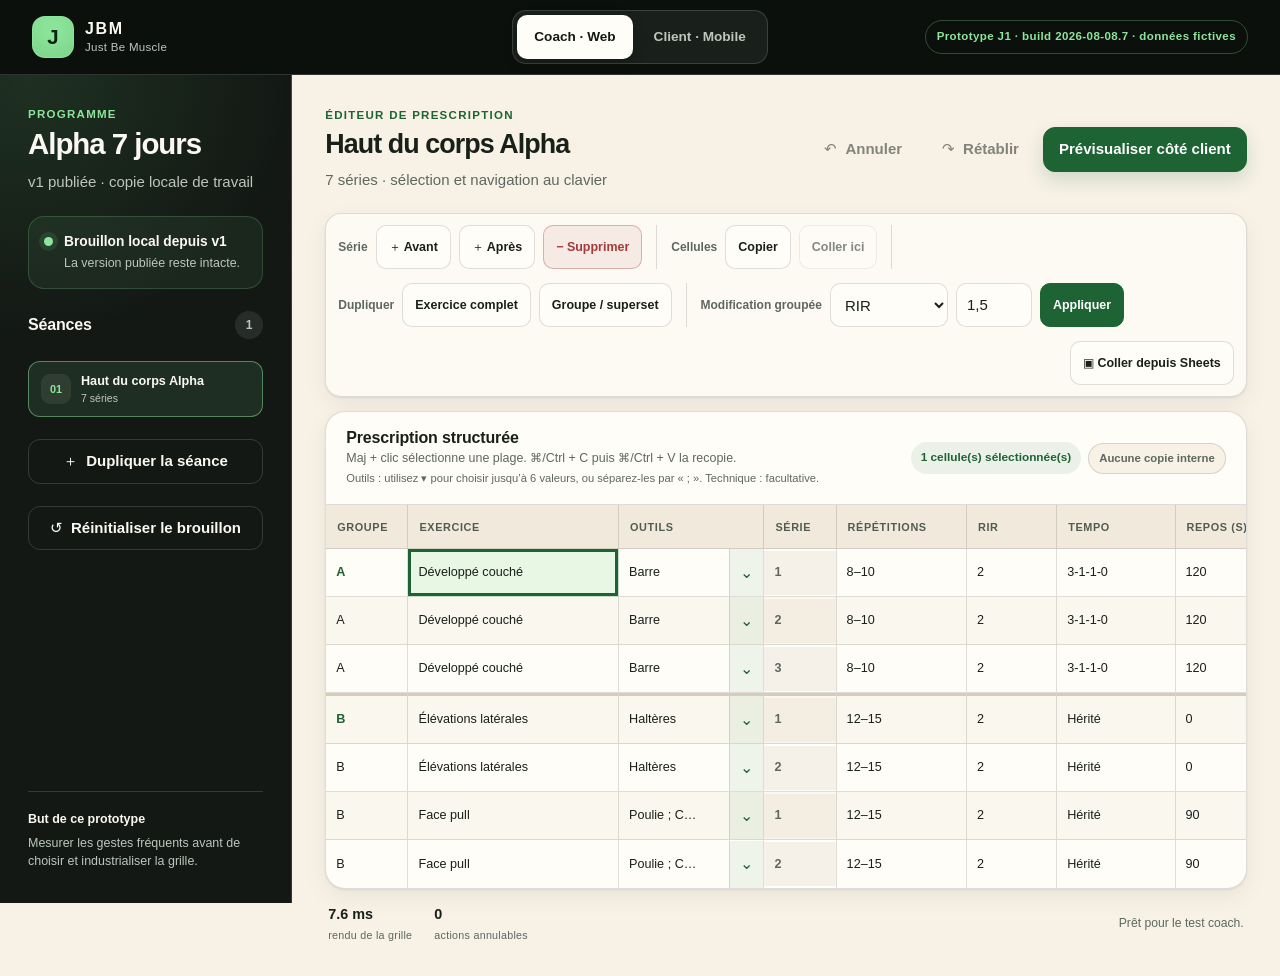
==== prototypes/j1/index.html @ 1266efde "Publish JBM prototype J1" ====
<!doctype html>
<html lang="fr">
  <head>
    <meta charset="utf-8">
    <meta name="viewport" content="width=device-width, initial-scale=1">
    <meta name="robots" content="noindex,nofollow">
    <meta name="description" content="Prototype J1 des interfaces coach et client de JBM.">
    <title>JBM — Prototype J1</title>
    <link rel="stylesheet" href="./styles.css?v=20260808.7">
  </head>
  <body>
    <header class="app-header">
      <a class="brand" href="#coach" aria-label="JBM, retour au prototype coach">
        <span class="brand-mark" aria-hidden="true">J</span>
        <span>
          <strong>JBM</strong>
          <small>Just Be Muscle</small>
        </span>
      </a>
      <nav class="view-switcher" aria-label="Choisir le prototype">
        <a class="view-tab" data-view-link="coach" href="#coach">Coach · Web</a>
        <a class="view-tab" data-view-link="client" href="#client">Client · Mobile</a>
      </nav>
      <span class="prototype-pill">Prototype J1 · build 2026-08-08.7 · données fictives</span>
    </header>

    <main>
      <section id="coach-view" class="view coach-view" aria-labelledby="coach-title">
        <div class="coach-sidebar">
          <div>
            <p class="eyebrow">Programme</p>
            <h1 id="coach-title">Chargement…</h1>
            <p class="muted" id="coach-version"></p>
          </div>

          <div class="draft-card">
            <span class="status-dot" aria-hidden="true"></span>
            <div>
              <strong>Brouillon local depuis v1</strong>
              <p>La version publiée reste intacte.</p>
            </div>
          </div>

          <div class="sidebar-heading">
            <h2>Séances</h2>
            <span id="session-count" class="count-badge">0</span>
          </div>
          <div id="session-list" class="session-list" role="list"></div>

          <button id="duplicate-session" class="button button-secondary button-full" type="button">
            <span aria-hidden="true">＋</span> Dupliquer la séance
          </button>
          <button id="reset-coach-draft" class="button button-secondary button-full" type="button">
            <span aria-hidden="true">↺</span> Réinitialiser le brouillon
          </button>

          <div class="sidebar-note">
            <strong>But de ce prototype</strong>
            <p>Mesurer les gestes fréquents avant de choisir et industrialiser la grille.</p>
          </div>
        </div>

        <div class="coach-workspace">
          <div class="workspace-header">
            <div>
              <p class="eyebrow">Éditeur de prescription</p>
              <h2 id="selected-session-name">Séance</h2>
              <p class="muted"><span id="row-count">0</span> séries · sélection et navigation au clavier</p>
            </div>
            <div class="header-actions">
              <button id="undo-action" class="button button-ghost" type="button" disabled>
                <span aria-hidden="true">↶</span> Annuler
              </button>
              <button id="redo-action" class="button button-ghost" type="button" disabled>
                <span aria-hidden="true">↷</span> Rétablir
              </button>
              <button id="open-client-preview" class="button button-primary" type="button">
                Prévisualiser côté client
              </button>
            </div>
          </div>

          <section class="coach-toolbar" aria-label="Actions de la grille">
            <div class="toolbar-group">
              <span class="toolbar-label">Série</span>
              <button id="insert-series-before" class="tool-button" type="button">＋ Avant</button>
              <button id="insert-series-after" class="tool-button" type="button">＋ Après</button>
              <button id="remove-series" class="tool-button tool-button-danger" type="button">− Supprimer</button>
            </div>
            <div class="toolbar-divider" aria-hidden="true"></div>
            <div class="toolbar-group">
              <span class="toolbar-label">Cellules</span>
              <button id="copy-selection" class="tool-button" type="button">Copier</button>
              <button id="paste-selection" class="tool-button" type="button" disabled>Coller ici</button>
            </div>
            <div class="toolbar-divider" aria-hidden="true"></div>
            <div class="toolbar-group">
              <span class="toolbar-label">Dupliquer</span>
              <button id="duplicate-exercise" class="tool-button" type="button">Exercice complet</button>
              <button id="duplicate-group" class="tool-button" type="button">Groupe / superset</button>
            </div>
            <div class="toolbar-divider" aria-hidden="true"></div>
            <form id="bulk-edit-form" class="toolbar-group bulk-form">
              <label for="bulk-field">Modification groupée</label>
              <select id="bulk-field" name="field">
                <option value="targetRir">RIR</option>
                <option value="targetReps">Répétitions</option>
                <option value="tempo">Tempo</option>
                <option value="restSeconds">Repos</option>
                <option value="technique">Technique</option>
              </select>
              <label class="sr-only" for="bulk-value">Nouvelle valeur</label>
              <input id="bulk-value" name="value" value="1,5" inputmode="decimal">
              <button id="apply-bulk-edit" class="tool-button tool-button-accent" type="submit">Appliquer</button>
            </form>
            <div class="toolbar-spacer"></div>
            <button id="open-paste-dialog" class="tool-button" type="button">
              <span aria-hidden="true">▣</span> Coller depuis Sheets
            </button>
          </section>

          <section class="grid-card" aria-labelledby="grid-heading">
            <div class="grid-caption">
              <div>
                <h3 id="grid-heading">Prescription structurée</h3>
                <p>Maj + clic sélectionne une plage. ⌘/Ctrl + C puis ⌘/Ctrl + V la recopie.</p>
                <p>Outils : utilisez ▾ pour choisir jusqu’à 6 valeurs, ou séparez-les par « ; ». Technique : facultative.</p>
              </div>
              <div class="grid-summaries">
                <div class="selection-summary" aria-live="polite">
                  <span id="selection-count">0</span> cellule(s) sélectionnée(s)
                </div>
                <div id="clipboard-summary" class="clipboard-summary" aria-live="polite">Aucune copie interne</div>
              </div>
            </div>
            <div class="grid-scroll" tabindex="-1">
              <table class="coach-grid" role="grid" aria-colcount="9" aria-describedby="grid-instructions">
                <caption id="grid-instructions" class="sr-only">
                  Grille de prescription. Utilisez les flèches pour naviguer, Maj plus clic pour étendre la sélection,
                  puis Commande ou Contrôle C et V pour copier et coller un rectangle de cellules.
                </caption>
                <thead id="coach-grid-head"></thead>
                <tbody id="coach-grid-body"></tbody>
              </table>
            </div>
          </section>

          <div class="workspace-footer">
            <div class="metric">
              <span class="metric-value" id="render-duration">—</span>
              <span class="metric-label">rendu de la grille</span>
            </div>
            <div class="metric">
              <span class="metric-value" id="undo-depth">0</span>
              <span class="metric-label">actions annulables</span>
            </div>
            <p id="coach-activity" class="activity-message" aria-live="polite">Prêt pour le test coach.</p>
          </div>
        </div>
      </section>

      <section id="client-view" class="view client-view" aria-labelledby="client-title" hidden>
        <div class="client-context">
          <p class="eyebrow">Prototype mobile</p>
          <h1 id="client-title">Saisir sans friction</h1>
          <p>Cette maquette mesure la reprise, le préremplissage et la saisie à une main. Elle ne représente pas encore l'application Expo finale.</p>
          <ul class="prototype-checklist">
            <li><span aria-hidden="true">✓</span> Aucun défilement horizontal</li>
            <li><span aria-hidden="true">✓</span> Journal courant prioritaire sur Préc.</li>
            <li><span aria-hidden="true">✓</span> Sauvegarde locale idempotente</li>
            <li><span aria-hidden="true">◷</span> Minuteur à évaluer</li>
          </ul>
          <button id="reset-client-state" class="button button-secondary" type="button">Réinitialiser la démonstration</button>
        </div>

        <div class="device-frame" aria-label="Aperçu de l'interface client sur téléphone">
          <div class="device-status" aria-hidden="true">
            <span>9:41</span>
            <span>● ◒ ▰</span>
          </div>
          <div class="mobile-app">
            <section id="today-screen" class="mobile-screen" aria-labelledby="today-heading">
              <header class="mobile-header">
                <div>
                  <p class="mobile-date">Lundi 14 septembre</p>
                  <h2 id="today-heading">Aujourd'hui</h2>
                </div>
                <button class="avatar-button" type="button" aria-label="Profil d'Alice, hors périmètre du prototype" title="Hors périmètre du prototype J1" disabled>AT</button>
              </header>

              <div class="welcome-row">
                <p>Bonjour Alice</p>
                <span class="sync-state"><span aria-hidden="true">●</span> Local</span>
              </div>

              <article class="today-session-card">
                <div class="card-topline">
                  <span id="today-session-status" class="session-status">En cours</span>
                  <span id="today-progress">1 / 7 série</span>
                </div>
                <p id="today-session-eyebrow" class="eyebrow">Séance du jour</p>
                <h3 id="today-session-name">Haut du corps Alpha</h3>
                <p class="session-summary">3 exercices · environ 38 min</p>
                <button id="resume-workout" class="mobile-primary-action" type="button">
                  Reprendre la séance <span aria-hidden="true">→</span>
                </button>
              </article>

              <article class="coach-note-card">
                <div class="note-icon" aria-hidden="true">J</div>
                <div>
                  <p class="eyebrow">Note du coach · démonstration J1</p>
                  <p id="coach-note"></p>
                  <small>Cette note est fictive et propre au prototype.</small>
                </div>
              </article>

              <section class="quick-tracking" aria-labelledby="tracking-heading">
                <div class="section-heading-row">
                  <h3 id="tracking-heading">Suivis facultatifs</h3>
                  <span>Optionnel</span>
                </div>
                <div class="tracking-actions">
                  <button type="button" title="Hors périmètre du prototype J1" disabled><span aria-hidden="true">⚖</span> Poids</button>
                  <button type="button" title="Hors périmètre du prototype J1" disabled><span aria-hidden="true">☾</span> Sommeil</button>
                  <button type="button" title="Hors périmètre du prototype J1" disabled><span aria-hidden="true">＋</span> Ajouter</button>
                </div>
              </section>
            </section>

            <section id="workout-screen" class="mobile-screen workout-screen" aria-labelledby="workout-heading" hidden>
              <header class="workout-header">
                <button id="back-to-today" class="icon-button" type="button" aria-label="Revenir à Aujourd'hui">←</button>
                <div>
                  <p id="workout-status-label" class="eyebrow">Séance en cours</p>
                  <h2 id="workout-heading">Haut du corps Alpha</h2>
                </div>
                <span id="workout-progress" class="progress-badge">1 / 7</span>
              </header>
              <div class="progress-track" aria-hidden="true"><span id="progress-bar"></span></div>

              <section class="timing-lab" aria-labelledby="timing-heading">
                <div>
                  <p class="eyebrow">Mode test J1</p>
                  <h3 id="timing-heading">Chronométrer un geste</h3>
                </div>
                <div class="timing-actions">
                  <button data-timing-mode="unchanged" type="button">Préremplie · 5 s</button>
                  <button data-timing-mode="changed" type="button">Modifiée · 10 s</button>
                </div>
                <p id="timing-result" class="timing-result" aria-live="polite">Choisissez un scénario ; le chrono s'arrête à la validation.</p>
              </section>

              <div id="exercise-list" class="exercise-list"></div>

              <section class="finish-card" aria-labelledby="finish-heading">
                <p class="eyebrow">Facultatif</p>
                <h3 id="finish-heading">Comment s'est passée la séance ?</h3>
                <div class="indicator-grid">
                  <label>Récupération <select data-indicator="recovery"><option value="">—</option></select></label>
                  <label>Focus <select data-indicator="focus"><option value="">—</option></select></label>
                  <label>Énergie <select data-indicator="energy"><option value="">—</option></select></label>
                  <label>Motivation <select data-indicator="motivation"><option value="">—</option></select></label>
                </div>
                <label for="workout-comment">Commentaire</label>
                <textarea id="workout-comment" rows="3" placeholder="Ajouter un commentaire (facultatif)"></textarea>
                <p id="finish-status" class="timing-result" role="alert" hidden></p>
                <button id="finish-workout" class="mobile-secondary-action" type="button">Terminer la séance</button>
              </section>
            </section>

            <aside id="rest-timer" class="rest-timer" role="status" aria-live="polite" aria-atomic="true" aria-labelledby="rest-heading" hidden>
              <div>
                <p class="eyebrow">Repos proposé</p>
                <h2 id="rest-heading"><span id="rest-seconds">90</span> s</h2>
                <p>Le prochain geste reste accessible.</p>
              </div>
              <button id="skip-rest" type="button">Passer</button>
            </aside>

            <nav class="mobile-nav" aria-label="Navigation principale du prototype client">
              <button class="active" type="button" title="Hors périmètre du prototype J1" disabled><span aria-hidden="true">⌂</span> Aujourd'hui</button>
              <button type="button" title="Hors périmètre du prototype J1" disabled><span aria-hidden="true">▤</span> Programme</button>
              <button type="button" title="Hors périmètre du prototype J1" disabled><span aria-hidden="true">◌</span> Suivi</button>
            </nav>
          </div>
        </div>
      </section>
    </main>

    <dialog id="tool-picker-dialog" class="prototype-dialog tool-picker-dialog" aria-labelledby="tool-picker-title">
      <form method="dialog" class="dialog-header">
        <div>
          <p class="eyebrow">Catalogue configurable</p>
          <h2 id="tool-picker-title">Choisir les outils</h2>
          <p>Exercice : <strong id="tool-picker-exercise"></strong>. Les choix sont appliqués à toutes ses séries.</p>
        </div>
        <button class="icon-button" value="cancel" aria-label="Fermer">×</button>
      </form>
      <label for="tool-picker-search">Rechercher dans les 52 valeurs initiales</label>
      <input id="tool-picker-search" class="tool-picker-search" type="search" autocomplete="off" placeholder="Ex. poulie, banc, prise…">
      <div class="tool-picker-summary">
        <strong id="tool-picker-count" aria-live="polite">0 / 6 sélectionné</strong>
        <button id="clear-tool-picker" class="button button-ghost" type="button">Tout retirer</button>
      </div>
      <div id="tool-picker-options" class="tool-picker-options" role="group" aria-label="Outils disponibles"></div>
      <div class="dialog-actions">
        <button id="cancel-tool-picker" class="button button-secondary" type="button">Annuler</button>
        <button id="apply-tool-picker" class="button button-primary" type="button">Appliquer les choix</button>
      </div>
    </dialog>

    <dialog id="paste-dialog" class="prototype-dialog" aria-labelledby="paste-title">
      <form method="dialog" class="dialog-header">
        <div>
          <p class="eyebrow">Import contrôlé</p>
          <h2 id="paste-title">Coller depuis Google Sheets</h2>
          <p>9 colonnes : groupe, exercice, outils, série, répétitions, RIR, tempo, repos, technique. Un ancien collage à 8 colonnes reste accepté avec une technique vide.</p>
        </div>
        <button class="icon-button" value="cancel" aria-label="Fermer">×</button>
      </form>
      <label for="paste-source">Données tabulées</label>
      <textarea id="paste-source" rows="7" spellcheck="false" placeholder="Collez ici plusieurs lignes depuis Sheets"></textarea>
      <div class="dialog-actions dialog-actions-split">
        <button id="insert-paste-example" class="button button-ghost" type="button">Insérer un exemple mixte</button>
        <button id="preview-paste" class="button button-primary" type="button">Analyser le collage</button>
      </div>
      <section id="paste-preview" class="paste-preview" aria-live="polite" hidden>
        <div class="preview-summary">
          <strong id="paste-valid-count">0 ligne valide</strong>
          <span id="paste-invalid-count">0 erreur</span>
        </div>
        <div id="paste-preview-rows"></div>
      </section>
      <div class="dialog-actions">
        <button id="cancel-paste" class="button button-secondary" type="button">Annuler</button>
        <button id="confirm-paste" class="button button-primary" type="button" disabled>Ajouter les lignes valides</button>
      </div>
    </dialog>

    <dialog id="client-preview-dialog" class="prototype-dialog preview-dialog" aria-labelledby="client-preview-title">
      <form method="dialog" class="dialog-header">
        <div>
          <p class="eyebrow">Lecture seule</p>
          <h2 id="client-preview-title">Prévisualisation client du brouillon</h2>
          <p>Cette vue reflète la grille locale sans modifier la version publiée.</p>
        </div>
        <button class="icon-button" value="cancel" aria-label="Fermer">×</button>
      </form>
      <div id="client-preview-content" class="client-preview-content"></div>
    </dialog>

    <datalist id="exercise-options"></datalist>
    <datalist id="tool-options"></datalist>
    <datalist id="technique-options"></datalist>
    <div id="toast" class="toast" role="status" aria-live="polite" hidden></div>
    <script type="module" src="./app.js?v=20260808.7"></script>
  </body>
</html>
---- prototypes/j1/styles.css ----
:root {
  color-scheme: dark;
  --ink-950: #0d110e;
  --ink-900: #131814;
  --ink-850: #19201b;
  --ink-800: #202821;
  --ink-700: #303a32;
  --ivory-50: #fffdf8;
  --ivory-100: #f7f1e6;
  --ivory-150: #f1eadc;
  --ivory-200: #e7dece;
  --ivory-300: #d7ccba;
  --text: #192019;
  --text-soft: #5e685f;
  --text-on-dark: #fbf8f1;
  --text-soft-on-dark: #bcc6bd;
  --green-300: #8ce59a;
  --green-400: #69d77d;
  --green-600: #287b40;
  --green-700: #1d6333;
  --green-ink: #0b2411;
  --amber: #a86813;
  --danger: #a53a3a;
  --line: rgba(25, 32, 25, 0.14);
  --line-dark: rgba(255, 253, 248, 0.15);
  --shadow-sm: 0 1px 2px rgba(13, 17, 14, 0.08), 0 8px 24px rgba(13, 17, 14, 0.06);
  --shadow-lg: 0 30px 80px rgba(5, 8, 6, 0.28), 0 8px 24px rgba(5, 8, 6, 0.18);
  --radius-sm: 9px;
  --radius-md: 16px;
  --radius-lg: 24px;
  --header-height: 72px;
  --focus-ring: #3fa65a;
  font-family: Inter, ui-sans-serif, -apple-system, BlinkMacSystemFont, "Segoe UI", sans-serif;
  font-synthesis: none;
  text-rendering: optimizeLegibility;
}

*,
*::before,
*::after {
  box-sizing: border-box;
}

html {
  min-width: 0;
  overflow-x: hidden;
  background: var(--ink-950);
  scroll-behavior: smooth;
}

body {
  min-width: 0;
  min-height: 100vh;
  min-height: 100dvh;
  margin: 0;
  overflow-x: hidden;
  background: var(--ink-950);
  color: var(--text-on-dark);
  font-size: 15px;
  line-height: 1.5;
  -webkit-font-smoothing: antialiased;
}

button,
input,
select,
textarea {
  max-width: 100%;
  border-radius: 0;
  font: inherit;
}

button,
select,
input:not([type="checkbox"]):not([type="radio"]),
textarea,
a.view-tab {
  min-height: 44px;
}

button,
select {
  cursor: pointer;
}

button:disabled,
select:disabled,
input:disabled,
textarea:disabled {
  cursor: not-allowed;
  opacity: 0.52;
}

a {
  color: inherit;
  text-decoration: none;
}

h1,
h2,
h3,
p {
  margin-top: 0;
}

h1,
h2,
h3,
strong {
  text-wrap: balance;
}

h1,
h2,
h3 {
  margin-bottom: 0.35em;
  color: inherit;
  font-weight: 760;
  line-height: 1.1;
  letter-spacing: -0.035em;
}

p:last-child {
  margin-bottom: 0;
}

::selection {
  background: var(--green-300);
  color: var(--green-ink);
}

[hidden] {
  display: none !important;
}

:focus {
  outline: none;
}

:focus-visible {
  outline: 3px solid var(--focus-ring);
  outline-offset: 3px;
}

.coach-sidebar :focus-visible,
.app-header :focus-visible,
.client-context :focus-visible,
.device-status :focus-visible {
  outline-color: var(--green-300);
}

.sr-only {
  position: absolute !important;
  width: 1px !important;
  height: 1px !important;
  padding: 0 !important;
  margin: -1px !important;
  overflow: hidden !important;
  clip: rect(0, 0, 0, 0) !important;
  white-space: nowrap !important;
  border: 0 !important;
}

.muted {
  color: var(--text-soft);
}

.eyebrow {
  margin-bottom: 7px;
  color: var(--green-700);
  font-size: 0.72rem;
  font-weight: 780;
  letter-spacing: 0.11em;
  line-height: 1.25;
  text-transform: uppercase;
}

.app-header {
  position: sticky;
  z-index: 50;
  top: 0;
  display: grid;
  grid-template-columns: minmax(210px, 1fr) auto minmax(210px, 1fr);
  align-items: center;
  min-height: var(--header-height);
  padding: 10px clamp(16px, 2.5vw, 36px);
  border-bottom: 1px solid var(--line-dark);
  background: rgba(13, 17, 14, 0.96);
  color: var(--text-on-dark);
  backdrop-filter: blur(14px);
}

.brand {
  display: inline-flex;
  justify-self: start;
  align-items: center;
  min-height: 48px;
  gap: 11px;
  border-radius: var(--radius-sm);
}

.brand-mark {
  display: grid;
  width: 42px;
  height: 42px;
  place-items: center;
  border: 1px solid rgba(140, 229, 154, 0.42);
  border-radius: 13px;
  background: var(--green-300);
  color: var(--green-ink);
  font-size: 1.28rem;
  font-weight: 900;
  box-shadow: inset 0 -8px 18px rgba(28, 99, 51, 0.12);
}

.brand strong,
.brand small {
  display: block;
}

.brand strong {
  font-size: 1rem;
  letter-spacing: 0.1em;
}

.brand small {
  margin-top: -2px;
  color: var(--text-soft-on-dark);
  font-size: 0.72rem;
  letter-spacing: 0.025em;
}

.view-switcher {
  display: flex;
  justify-self: center;
  gap: 4px;
  padding: 4px;
  border: 1px solid var(--line-dark);
  border-radius: 14px;
  background: var(--ink-850);
}

.view-tab {
  display: inline-flex;
  align-items: center;
  justify-content: center;
  padding: 8px 17px;
  border-radius: 10px;
  color: var(--text-soft-on-dark);
  font-size: 0.85rem;
  font-weight: 720;
  white-space: nowrap;
  transition: color 150ms ease, background-color 150ms ease, box-shadow 150ms ease;
}

.view-tab.active,
.view-tab[aria-current="page"] {
  background: var(--ivory-50);
  color: var(--ink-900);
  box-shadow: 0 4px 14px rgba(0, 0, 0, 0.22);
}

.prototype-pill {
  justify-self: end;
  padding: 7px 11px;
  border: 1px solid rgba(140, 229, 154, 0.28);
  border-radius: 999px;
  color: var(--green-300);
  font-size: 0.72rem;
  font-weight: 720;
  letter-spacing: 0.035em;
  white-space: nowrap;
}

main,
.view {
  min-width: 0;
}

.button,
.tool-button,
.mobile-primary-action,
.mobile-secondary-action,
.icon-button,
.avatar-button,
.tracking-actions button,
.timing-actions button,
.mobile-nav button,
.rest-timer button {
  border: 1px solid transparent;
  font-weight: 730;
  transition: transform 120ms ease, border-color 150ms ease, background-color 150ms ease, color 150ms ease, box-shadow 150ms ease;
}

.button {
  display: inline-flex;
  align-items: center;
  justify-content: center;
  gap: 8px;
  padding: 10px 15px;
  border-radius: 12px;
}

.button-primary {
  border-color: var(--green-700);
  background: var(--green-700);
  color: #fff;
  box-shadow: 0 8px 18px rgba(29, 99, 51, 0.17);
}

.button-secondary {
  border-color: var(--line);
  background: transparent;
  color: inherit;
}

.button-ghost {
  border-color: transparent;
  background: transparent;
  color: inherit;
}

.button-full {
  width: 100%;
}

/* Coach desktop */
.coach-view {
  display: grid;
  grid-template-columns: minmax(248px, 292px) minmax(0, 1fr);
  min-height: calc(100vh - var(--header-height));
  min-height: calc(100dvh - var(--header-height));
  background: var(--ivory-100);
  color: var(--text);
  color-scheme: light;
}

.coach-sidebar {
  position: sticky;
  top: var(--header-height);
  display: flex;
  flex-direction: column;
  min-width: 0;
  height: calc(100vh - var(--header-height));
  height: calc(100dvh - var(--header-height));
  gap: 22px;
  overflow-y: auto;
  padding: clamp(22px, 2.5vw, 34px) clamp(18px, 2.2vw, 28px);
  border-right: 1px solid var(--line-dark);
  background:
    radial-gradient(circle at 10% 0%, rgba(105, 215, 125, 0.13), transparent 30%),
    var(--ink-900);
  color: var(--text-on-dark);
}

.coach-sidebar .eyebrow,
.client-context .eyebrow {
  color: var(--green-300);
}

.coach-sidebar h1 {
  max-width: 12ch;
  font-size: clamp(1.65rem, 2.3vw, 2.25rem);
}

.coach-sidebar .muted {
  color: var(--text-soft-on-dark);
}

.draft-card {
  display: grid;
  grid-template-columns: auto minmax(0, 1fr);
  align-items: start;
  gap: 11px;
  padding: 15px;
  border: 1px solid rgba(140, 229, 154, 0.2);
  border-radius: var(--radius-md);
  background: rgba(140, 229, 154, 0.07);
}

.draft-card strong {
  display: block;
  margin-bottom: 3px;
  font-size: 0.86rem;
}

.draft-card p {
  color: var(--text-soft-on-dark);
  font-size: 0.78rem;
  line-height: 1.4;
}

.status-dot {
  width: 9px;
  height: 9px;
  margin-top: 5px;
  border-radius: 50%;
  background: var(--green-300);
  box-shadow: 0 0 0 5px rgba(140, 229, 154, 0.1);
}

.sidebar-heading,
.section-heading-row,
.card-topline,
.welcome-row {
  display: flex;
  align-items: center;
  justify-content: space-between;
  gap: 12px;
}

.sidebar-heading h2 {
  margin: 0;
  font-size: 1rem;
  letter-spacing: -0.01em;
}

.count-badge,
.progress-badge {
  display: inline-grid;
  min-width: 28px;
  min-height: 28px;
  place-items: center;
  padding: 3px 8px;
  border-radius: 999px;
  background: rgba(255, 253, 248, 0.09);
  color: var(--text-soft-on-dark);
  font-size: 0.75rem;
  font-weight: 750;
}

.session-list {
  display: grid;
  gap: 8px;
}

.session-list > *,
.session-item,
.session-button {
  width: 100%;
  min-width: 0;
}

.session-list button,
.session-item,
.session-button {
  display: flex;
  align-items: center;
  justify-content: space-between;
  gap: 10px;
  min-height: 52px;
  padding: 10px 12px;
  border: 1px solid var(--line-dark);
  border-radius: 12px;
  background: rgba(255, 253, 248, 0.035);
  color: var(--text-on-dark);
  text-align: left;
}

.session-list button.active,
.session-list button[aria-current="true"],
.session-item.active,
.session-button.active {
  border-color: rgba(140, 229, 154, 0.5);
  background: rgba(140, 229, 154, 0.11);
}

.session-order {
  display: inline-grid;
  width: 30px;
  height: 30px;
  flex: 0 0 30px;
  place-items: center;
  border-radius: 9px;
  background: rgba(255, 253, 248, 0.08);
  color: var(--green-300);
  font-size: 0.68rem;
  font-weight: 850;
}

.session-item > span:last-child {
  display: grid;
  min-width: 0;
  flex: 1;
}

.session-item strong,
.session-item small {
  overflow: hidden;
  text-overflow: ellipsis;
  white-space: nowrap;
}

.session-item strong {
  font-size: 0.79rem;
}

.session-item small {
  color: var(--text-soft-on-dark);
  font-size: 0.66rem;
}

.coach-sidebar .button-secondary {
  border-color: var(--line-dark);
  color: var(--text-on-dark);
}

.sidebar-note {
  margin-top: auto;
  padding-top: 18px;
  border-top: 1px solid var(--line-dark);
  color: var(--text-soft-on-dark);
  font-size: 0.78rem;
}

.sidebar-note strong {
  display: block;
  margin-bottom: 5px;
  color: var(--text-on-dark);
}

.coach-workspace {
  min-width: 0;
  padding: clamp(18px, 2.6vw, 38px);
}

.workspace-header {
  display: flex;
  align-items: center;
  justify-content: space-between;
  min-width: 0;
  gap: 20px;
  margin-bottom: 22px;
}

.workspace-header h2 {
  font-size: clamp(1.55rem, 2.1vw, 2.15rem);
}

.workspace-header .muted {
  margin-bottom: 0;
}

.header-actions,
.toolbar-group,
.dialog-actions,
.timing-actions {
  display: flex;
  align-items: center;
  gap: 8px;
}

.header-actions {
  flex-wrap: wrap;
  justify-content: flex-end;
}

.coach-toolbar {
  display: flex;
  align-items: center;
  flex-wrap: wrap;
  min-width: 0;
  gap: 14px;
  margin-bottom: 14px;
  padding: 11px 12px;
  border: 1px solid var(--line);
  border-radius: var(--radius-md);
  background: rgba(255, 253, 248, 0.78);
  box-shadow: var(--shadow-sm);
}

.toolbar-group {
  min-width: 0;
  flex: 0 0 auto;
}

.toolbar-label,
.toolbar-group > label:not(.sr-only) {
  color: var(--text-soft);
  font-size: 0.75rem;
  font-weight: 750;
  white-space: nowrap;
}

.toolbar-divider {
  align-self: stretch;
  width: 1px;
  min-height: 32px;
  background: var(--line);
}

.toolbar-spacer {
  flex: 1;
}

#open-paste-dialog {
  margin-left: auto;
}

.tool-button {
  min-height: 44px;
  padding: 8px 12px;
  border-color: var(--line);
  border-radius: 10px;
  background: var(--ivory-50);
  color: var(--text);
  font-size: 0.78rem;
  white-space: nowrap;
}

.tool-button-accent {
  border-color: var(--green-700);
  background: var(--green-700);
  color: #fff;
}

.tool-button-danger {
  border-color: rgba(165, 58, 58, 0.34);
  background: rgba(165, 58, 58, 0.08);
  color: var(--danger);
}

.bulk-form select,
.bulk-form input {
  min-height: 44px;
  border: 1px solid var(--line);
  background: var(--ivory-50);
  color: var(--text);
}

.bulk-form select {
  width: 118px;
  padding: 7px 28px 7px 10px;
  border-radius: 10px;
}

.bulk-form input {
  width: 76px;
  padding: 7px 10px;
  border-radius: 10px;
}

.grid-card {
  min-width: 0;
  overflow: hidden;
  border: 1px solid var(--line);
  border-radius: 20px;
  background: var(--ivory-50);
  box-shadow: var(--shadow-sm);
}

.grid-caption {
  display: flex;
  align-items: center;
  justify-content: space-between;
  min-width: 0;
  gap: 18px;
  padding: 17px 20px;
  border-bottom: 1px solid var(--line);
}

.grid-caption h3 {
  margin-bottom: 2px;
  font-size: 1rem;
  letter-spacing: -0.01em;
}

.grid-caption p {
  margin-bottom: 0;
  color: var(--text-soft);
  font-size: 0.78rem;
}

.grid-caption p + p {
  margin-top: 3px;
  font-size: 0.7rem;
}

.selection-summary {
  flex: 0 0 auto;
  padding: 7px 10px;
  border-radius: 999px;
  background: rgba(40, 123, 64, 0.09);
  color: var(--green-700);
  font-size: 0.74rem;
  font-weight: 760;
  white-space: nowrap;
}

.grid-summaries {
  display: flex;
  align-items: center;
  justify-content: flex-end;
  flex-wrap: wrap;
  min-width: 0;
  gap: 7px;
}

.clipboard-summary {
  max-width: min(240px, 100%);
  padding: 6px 10px;
  overflow: hidden;
  border: 1px solid var(--line);
  border-radius: 999px;
  background: var(--ivory-100);
  color: var(--text-soft);
  font-size: 0.71rem;
  font-weight: 720;
  text-overflow: ellipsis;
  white-space: nowrap;
}

.grid-scroll {
  width: 100%;
  min-width: 0;
  max-height: min(60vh, 650px);
  overflow: auto;
  overscroll-behavior: contain;
  scrollbar-color: var(--ivory-300) transparent;
}

.coach-grid {
  width: 100%;
  min-width: 1120px;
  border-collapse: separate;
  border-spacing: 0;
  table-layout: fixed;
  color: var(--text);
  font-size: 0.79rem;
}

.coach-grid:has(.grid-empty) {
  min-width: 100%;
}

.grid-scroll .coach-grid:has(.grid-empty) th {
  width: auto;
}

.coach-grid th,
.coach-grid td {
  height: 48px;
  padding: 0;
  border-right: 1px solid var(--line);
  border-bottom: 1px solid var(--line);
  text-align: left;
  vertical-align: middle;
}

.coach-grid th:last-child,
.coach-grid td:last-child {
  border-right: 0;
}

.coach-grid tbody tr:last-child td {
  border-bottom: 0;
}

.coach-grid th {
  position: sticky;
  z-index: 2;
  top: 0;
  height: 44px;
  padding: 0 11px;
  background: var(--ivory-150);
  color: #515b52;
  font-size: 0.68rem;
  font-weight: 800;
  letter-spacing: 0.055em;
  text-transform: uppercase;
}

.coach-grid th:nth-child(1) { width: 82px; }
.coach-grid th:nth-child(2) { width: 210px; }
.coach-grid th:nth-child(3) { width: 145px; }
.coach-grid th:nth-child(4) { width: 72px; }
.coach-grid th:nth-child(5) { width: 130px; }
.coach-grid th:nth-child(6) { width: 90px; }
.coach-grid th:nth-child(7) { width: 118px; }
.coach-grid th:nth-child(8) { width: 110px; }
.coach-grid th:nth-child(9) { width: 160px; }

.coach-grid tbody tr:nth-child(even) td {
  background-color: rgba(241, 234, 220, 0.34);
}

.coach-grid td > input,
.coach-grid .tools-cell-editor > input,
.coach-grid td > select,
.coach-grid td > button,
.coach-grid td [contenteditable="true"],
.cell-editor {
  width: 100%;
  min-height: 47px;
  padding: 8px 10px;
  overflow: hidden;
  border: 0;
  border-radius: 0;
  background: transparent;
  color: inherit;
  text-align: left;
  text-overflow: ellipsis;
  white-space: nowrap;
}

.coach-grid td > input:focus-visible,
.coach-grid .tools-cell-editor > input:focus-visible,
.coach-grid td > select:focus-visible,
.coach-grid td > button:focus-visible,
.coach-grid td [contenteditable="true"]:focus-visible,
.cell-editor:focus-visible {
  position: relative;
  z-index: 1;
  outline: 3px solid var(--green-600);
  outline-offset: -3px;
  background: #f4fbf5;
}

.coach-grid td > input[readonly] {
  background: rgba(231, 222, 206, 0.38);
  color: var(--text-soft);
  cursor: default;
  font-weight: 760;
}

.tools-cell-editor {
  display: grid;
  grid-template-columns: minmax(0, 1fr) 34px;
  align-items: stretch;
  width: 100%;
  min-height: 47px;
}

.tool-picker-button {
  display: grid;
  width: 34px;
  min-height: 47px;
  place-items: center;
  padding: 0;
  border: 0;
  border-left: 1px solid var(--line);
  background: rgba(40, 123, 64, 0.07);
  color: var(--green-700);
  font-size: 1rem;
  font-weight: 850;
}

.tool-picker-button:hover {
  background: rgba(40, 123, 64, 0.14);
}

.tool-picker-button:focus-visible {
  position: relative;
  z-index: 1;
  outline: 3px solid var(--green-600);
  outline-offset: -3px;
}

.coach-grid td > input[readonly]:focus-visible {
  background: #edf5ee;
  color: var(--text);
}

.coach-grid td[aria-selected="true"],
.coach-grid td.selected,
.coach-grid td.is-selected,
.grid-cell[aria-selected="true"],
.grid-cell.selected,
.grid-cell.is-selected {
  background: rgba(105, 215, 125, 0.16) !important;
  box-shadow: inset 0 0 0 2px var(--green-600);
}

.coach-grid td.is-anchor,
.grid-cell.is-anchor {
  box-shadow: inset 0 0 0 3px var(--green-700);
}

.coach-grid tr.group-start:not(:first-child) td {
  border-top: 3px solid var(--ivory-300);
}

.coach-grid tr.group-start td:first-child input {
  color: var(--green-700);
  font-weight: 850;
}

.coach-grid tr[data-group-type="superset"] td:first-child,
.coach-grid tr.superset-row td:first-child {
  box-shadow: inset 4px 0 0 var(--green-600);
}

.coach-grid tr.grid-empty td,
.coach-grid td.grid-empty {
  height: clamp(180px, 30vh, 280px);
  padding: 32px 24px;
  border-right: 0;
  background: transparent;
  text-align: center;
}

.grid-empty-message {
  color: var(--text-soft);
  font-size: 0.82rem;
  font-weight: 650;
  line-height: 1.6;
  text-wrap: balance;
  white-space: normal;
}

.grid-empty-content {
  display: flex;
  flex-direction: column;
  align-items: center;
  max-width: 460px;
  margin: 0 auto;
  gap: 10px;
}

.grid-empty-content strong {
  color: var(--text);
  font-size: 1.05rem;
}

.grid-empty-content p {
  margin: 0;
}

.grid-empty-content .button {
  margin-top: 5px;
}

.workspace-footer {
  display: flex;
  align-items: center;
  min-width: 0;
  gap: 22px;
  padding: 15px 3px 0;
}

.metric {
  display: grid;
  gap: 1px;
}

.metric-value {
  color: var(--text);
  font-size: 0.9rem;
  font-weight: 800;
}

.metric-label {
  color: var(--text-soft);
  font-size: 0.67rem;
  letter-spacing: 0.025em;
}

.activity-message {
  min-width: 0;
  margin: 0 0 0 auto;
  color: var(--text-soft);
  font-size: 0.76rem;
  text-align: right;
}

/* Client phone prototype */
.client-view {
  display: grid;
  grid-template-columns: minmax(260px, 390px) minmax(0, 430px);
  justify-content: center;
  align-items: start;
  gap: clamp(30px, 6vw, 86px);
  min-height: calc(100vh - var(--header-height));
  min-height: calc(100dvh - var(--header-height));
  padding: clamp(38px, 5vw, 72px) clamp(20px, 4vw, 64px);
  background:
    radial-gradient(circle at 72% 8%, rgba(105, 215, 125, 0.12), transparent 27%),
    linear-gradient(145deg, var(--ink-900), var(--ink-950));
  color: var(--text-on-dark);
}

.client-context {
  position: sticky;
  top: calc(var(--header-height) + 48px);
  padding-top: clamp(25px, 7vh, 90px);
}

.client-context h1 {
  max-width: 8ch;
  font-size: clamp(2.5rem, 5vw, 4.7rem);
  letter-spacing: -0.06em;
}

.client-context > p:not(.eyebrow) {
  max-width: 38ch;
  color: var(--text-soft-on-dark);
  font-size: 1rem;
}

.prototype-checklist {
  display: grid;
  gap: 12px;
  margin: 28px 0;
  padding: 0;
  color: var(--text-soft-on-dark);
  list-style: none;
}

.prototype-checklist li {
  display: flex;
  align-items: center;
  gap: 10px;
}

.prototype-checklist li span {
  display: inline-grid;
  width: 28px;
  height: 28px;
  flex: 0 0 28px;
  place-items: center;
  border: 1px solid rgba(140, 229, 154, 0.28);
  border-radius: 50%;
  color: var(--green-300);
}

.client-context .button-secondary {
  border-color: var(--line-dark);
  color: var(--text-on-dark);
}

.device-frame {
  position: relative;
  width: min(390px, 100%);
  min-width: 0;
  height: min(820px, calc(100dvh - var(--header-height) - 56px));
  min-height: 640px;
  overflow: hidden;
  border: 9px solid #050806;
  border-radius: 42px;
  background: var(--ivory-100);
  color: var(--text);
  box-shadow: var(--shadow-lg), 0 0 0 1px rgba(255, 255, 255, 0.12);
}

.device-status {
  position: absolute;
  z-index: 15;
  top: 0;
  right: 0;
  left: 0;
  display: flex;
  align-items: center;
  justify-content: space-between;
  height: 31px;
  padding: 0 22px;
  background: var(--ink-900);
  color: var(--text-on-dark);
  font-size: 0.65rem;
  font-weight: 760;
}

.mobile-app {
  position: relative;
  width: 100%;
  min-width: 0;
  height: 100%;
  padding-top: 31px;
  overflow: hidden;
  background: var(--ivory-100);
  color-scheme: light;
}

.mobile-screen {
  width: 100%;
  min-width: 0;
  height: 100%;
  overflow-x: hidden;
  overflow-y: auto;
  overscroll-behavior: contain;
  padding: 24px 20px 102px;
  scrollbar-width: thin;
  scrollbar-color: var(--ivory-300) transparent;
}

.mobile-header,
.workout-header {
  display: flex;
  align-items: center;
  justify-content: space-between;
  min-width: 0;
  gap: 12px;
}

.mobile-header h2,
.workout-header h2 {
  margin: 0;
  font-size: 1.65rem;
}

.mobile-date {
  margin-bottom: 2px;
  color: var(--text-soft);
  font-size: 0.72rem;
  font-weight: 670;
}

.avatar-button,
.icon-button {
  display: inline-grid;
  width: 44px;
  min-width: 44px;
  height: 44px;
  padding: 0;
  place-items: center;
  border-color: var(--line);
  border-radius: 50%;
  background: var(--ivory-50);
  color: var(--text);
}

.avatar-button {
  border-color: rgba(40, 123, 64, 0.25);
  background: rgba(105, 215, 125, 0.15);
  color: var(--green-700);
  font-size: 0.75rem;
}

.welcome-row {
  margin: 24px 0 14px;
}

.welcome-row p {
  margin: 0;
  font-weight: 690;
}

.sync-state {
  display: inline-flex;
  align-items: center;
  gap: 5px;
  color: var(--text-soft);
  font-size: 0.69rem;
  font-weight: 700;
}

.sync-state span {
  color: var(--green-600);
}

.today-session-card,
.coach-note-card,
.timing-lab,
.finish-card,
#exercise-list > article,
.exercise-card {
  border: 1px solid var(--line);
  border-radius: var(--radius-md);
  background: var(--ivory-50);
  box-shadow: var(--shadow-sm);
}

.today-session-card {
  position: relative;
  overflow: hidden;
  padding: 20px;
  background:
    linear-gradient(135deg, rgba(105, 215, 125, 0.12), transparent 50%),
    var(--ivory-50);
}

.today-session-card::before {
  position: absolute;
  top: 0;
  bottom: 0;
  left: 0;
  width: 5px;
  background: var(--green-600);
  content: "";
}

.card-topline {
  margin-bottom: 18px;
  color: var(--text-soft);
  font-size: 0.7rem;
  font-weight: 700;
}

.session-status {
  display: inline-flex;
  align-items: center;
  min-height: 28px;
  padding: 4px 9px;
  border-radius: 999px;
  background: var(--green-700);
  color: #fff;
  letter-spacing: 0.025em;
}

.today-session-card h3 {
  margin-bottom: 6px;
  font-size: 1.45rem;
}

.session-summary {
  color: var(--text-soft);
  font-size: 0.8rem;
}

.mobile-primary-action,
.mobile-secondary-action {
  display: flex;
  align-items: center;
  justify-content: space-between;
  width: 100%;
  min-height: 52px;
  padding: 11px 15px;
  border-radius: 12px;
}

.mobile-primary-action {
  border-color: var(--green-700);
  background: var(--green-700);
  color: #fff;
}

.mobile-secondary-action {
  justify-content: center;
  border-color: var(--ink-800);
  background: var(--ink-800);
  color: var(--text-on-dark);
}

.coach-note-card {
  display: grid;
  grid-template-columns: auto minmax(0, 1fr);
  align-items: start;
  gap: 13px;
  margin-top: 12px;
  padding: 16px;
}

.note-icon {
  display: grid;
  width: 36px;
  height: 36px;
  place-items: center;
  border-radius: 11px;
  background: var(--ink-850);
  color: var(--green-300);
  font-weight: 850;
}

.coach-note-card p:not(.eyebrow) {
  margin-bottom: 5px;
  font-size: 0.83rem;
  font-weight: 650;
}

.coach-note-card small {
  display: block;
  color: var(--text-soft);
  font-size: 0.65rem;
}

.quick-tracking {
  margin-top: 26px;
}

.section-heading-row {
  margin-bottom: 10px;
}

.section-heading-row h3 {
  margin: 0;
  font-size: 0.96rem;
}

.section-heading-row > span {
  color: var(--text-soft);
  font-size: 0.68rem;
}

.tracking-actions {
  display: grid;
  grid-template-columns: repeat(3, minmax(0, 1fr));
  gap: 8px;
}

.tracking-actions button {
  display: grid;
  min-width: 0;
  min-height: 66px;
  place-items: center;
  gap: 2px;
  padding: 7px 4px;
  border-color: var(--line);
  border-radius: 12px;
  background: var(--ivory-50);
  color: var(--text);
  font-size: 0.72rem;
}

.tracking-actions button span {
  color: var(--green-700);
  font-size: 1.1rem;
}

.workout-screen {
  padding-top: 0;
}

.workout-header {
  position: sticky;
  z-index: 8;
  top: 0;
  margin: 0 -20px;
  padding: 14px 20px 11px;
  border-bottom: 1px solid rgba(25, 32, 25, 0.08);
  background: rgba(247, 241, 230, 0.95);
  backdrop-filter: blur(10px);
}

.workout-header > div {
  min-width: 0;
  flex: 1;
}

.workout-header h2 {
  overflow: hidden;
  font-size: 1rem;
  text-overflow: ellipsis;
  white-space: nowrap;
}

.workout-header .eyebrow {
  margin-bottom: 2px;
}

.workout-header .progress-badge {
  flex: 0 0 auto;
  background: var(--ink-850);
  color: var(--text-on-dark);
}

.progress-track {
  position: sticky;
  z-index: 9;
  top: 69px;
  height: 3px;
  margin: 0 -20px 16px;
  overflow: hidden;
  background: var(--ivory-300);
}

.progress-track span {
  display: block;
  width: 14%;
  height: 100%;
  background: var(--green-600);
  transition: width 220ms ease;
}

.timing-lab {
  padding: 15px;
  background: var(--ink-850);
  color: var(--text-on-dark);
}

.timing-lab > div:first-child {
  display: flex;
  align-items: baseline;
  justify-content: space-between;
  gap: 10px;
}

.timing-lab .eyebrow {
  color: var(--green-300);
}

.timing-lab h3 {
  margin-bottom: 9px;
  font-size: 1rem;
}

.timing-actions {
  display: grid;
  grid-template-columns: repeat(2, minmax(0, 1fr));
}

.timing-actions button {
  min-width: 0;
  padding: 7px 8px;
  border-color: var(--line-dark);
  border-radius: 10px;
  background: transparent;
  color: var(--text-on-dark);
  font-size: 0.68rem;
}

.timing-actions button.active,
.timing-actions button[aria-pressed="true"] {
  border-color: var(--green-300);
  background: var(--green-300);
  color: var(--green-ink);
}

.timing-result {
  margin: 10px 0 0;
  color: var(--text-soft-on-dark);
  font-size: 0.69rem;
}

.exercise-list,
#exercise-list {
  display: grid;
  min-width: 0;
  gap: 12px;
  margin-top: 12px;
}

#exercise-list > article,
.exercise-card {
  min-width: 0;
  overflow: hidden;
}

.exercise-header,
.exercise-card-header,
.exercise-heading {
  display: grid;
  grid-template-columns: auto minmax(0, 1fr) auto;
  align-items: start;
  gap: 10px;
  padding: 15px;
  border-bottom: 1px solid var(--line);
}

.exercise-label,
.group-label,
.exercise-index {
  display: inline-grid;
  min-width: 34px;
  height: 34px;
  place-items: center;
  padding: 0 7px;
  border-radius: 10px;
  background: var(--ink-850);
  color: var(--green-300);
  font-size: 0.72rem;
  font-weight: 850;
}

.exercise-title,
.exercise-header h3,
.exercise-card-header h3,
.exercise-heading h3 {
  min-width: 0;
  margin: 0;
  overflow: hidden;
  font-size: 0.95rem;
  text-overflow: ellipsis;
  white-space: nowrap;
}

.exercise-meta,
.exercise-header p,
.exercise-card-header p,
.exercise-heading p {
  margin: 3px 0 0;
  color: var(--text-soft);
  font-size: 0.67rem;
}

.superset-badge,
.group-badge,
.technique-badge {
  display: inline-flex;
  align-items: center;
  min-height: 28px;
  padding: 4px 8px;
  border: 1px solid rgba(40, 123, 64, 0.22);
  border-radius: 999px;
  background: rgba(105, 215, 125, 0.11);
  color: var(--green-700);
  font-size: 0.62rem;
  font-weight: 780;
  white-space: nowrap;
}

.set-list,
.series-list {
  display: grid;
}

.exercise-card.in-superset {
  border-left: 4px solid var(--green-600);
}

.set-card {
  display: grid;
  min-width: 0;
  gap: 10px;
  padding: 13px 14px 14px;
  border: 0;
  border-bottom: 1px solid var(--line);
  background: transparent;
}

.set-card:last-child {
  border-bottom: 0;
}

.set-card.saved {
  background: rgba(105, 215, 125, 0.055);
}

.set-card.timing-target {
  position: relative;
  background: rgba(105, 215, 125, 0.11);
  box-shadow: inset 0 0 0 3px var(--green-600);
}

.set-card.timing-target::before {
  position: absolute;
  top: 0;
  right: 12px;
  padding: 3px 8px;
  border-radius: 0 0 8px 8px;
  background: var(--green-700);
  color: #fff;
  content: "Test chronométré";
  font-size: 0.56rem;
  font-weight: 820;
  letter-spacing: 0.04em;
  text-transform: uppercase;
}

.set-meta {
  display: grid;
  grid-template-columns: minmax(0, 1fr) auto;
  align-items: center;
  min-width: 0;
  gap: 5px 8px;
  color: var(--text-soft);
  font-size: 0.65rem;
}

.set-meta strong {
  color: var(--text);
  font-size: 0.74rem;
}

.set-meta > span:first-of-type {
  overflow: hidden;
  text-align: right;
  text-overflow: ellipsis;
  white-space: nowrap;
}

.set-meta .previous-value {
  min-width: 0;
  color: var(--text-soft);
  font-variant-numeric: tabular-nums;
}

.source-badge {
  display: inline-flex;
  align-items: center;
  justify-self: end;
  min-height: 24px;
  padding: 3px 7px;
  border: 1px solid var(--line);
  border-radius: 999px;
  background: var(--ivory-150);
  color: var(--text-soft);
  font-size: 0.56rem;
  font-weight: 800;
  letter-spacing: 0.02em;
  white-space: nowrap;
}

.source-badge.history {
  border-color: rgba(168, 104, 19, 0.28);
  background: rgba(168, 104, 19, 0.09);
  color: #7a4809;
}

.source-badge.current {
  border-color: rgba(40, 123, 64, 0.28);
  background: rgba(105, 215, 125, 0.13);
  color: var(--green-700);
}

.set-row,
.series-row {
  display: grid;
  grid-template-columns: 32px minmax(0, 1fr);
  min-width: 0;
  gap: 9px;
  padding: 13px 14px;
  border-bottom: 1px solid var(--line);
}

.set-row:last-child,
.series-row:last-child {
  border-bottom: 0;
}

.set-number,
.series-number {
  display: grid;
  width: 30px;
  height: 30px;
  place-items: center;
  border-radius: 50%;
  background: var(--ivory-150);
  color: var(--text-soft);
  font-size: 0.68rem;
  font-weight: 800;
}

.set-content,
.series-content {
  min-width: 0;
}

.set-targets,
.series-targets,
.set-topline {
  display: flex;
  align-items: center;
  justify-content: space-between;
  min-width: 0;
  gap: 8px;
  margin-bottom: 8px;
  color: var(--text-soft);
  font-size: 0.65rem;
  font-weight: 680;
}

.previous-value,
.previous-performance,
.previous {
  overflow: hidden;
  color: var(--text-soft);
  text-overflow: ellipsis;
  white-space: nowrap;
}

.previous-value strong,
.previous-performance strong,
.previous strong {
  color: var(--text);
}

.set-fields,
.series-fields,
.set-inputs {
  display: grid;
  grid-template-columns: repeat(3, minmax(0, 1fr));
  min-width: 0;
  gap: 7px;
}

.set-fields label,
.series-fields label,
.set-inputs label,
.input-field,
.indicator-grid label {
  display: grid;
  min-width: 0;
  gap: 4px;
  color: var(--text-soft);
  font-size: 0.62rem;
  font-weight: 720;
}

#exercise-list input,
#exercise-list select,
.finish-card input,
.finish-card select,
.finish-card textarea {
  width: 100%;
  min-width: 0;
  min-height: 44px;
  padding: 8px 9px;
  border: 1px solid var(--ivory-300);
  border-radius: 10px;
  background: var(--ivory-50);
  color: var(--text);
}

#exercise-list input {
  font-size: 1rem;
  font-weight: 760;
  text-align: center;
}

.set-save {
  grid-column: 1 / -1;
  min-height: 44px;
  padding: 8px 12px;
  border: 1px solid var(--green-700);
  border-radius: 10px;
  background: var(--green-700);
  color: #fff;
  font-size: 0.71rem;
  font-weight: 780;
}

.set-card.saved .set-save {
  border-color: rgba(40, 123, 64, 0.26);
  background: rgba(105, 215, 125, 0.17);
  color: var(--green-700);
}

.set-action-row,
.series-actions,
.validation-row {
  display: flex;
  align-items: center;
  min-width: 0;
  gap: 8px;
  margin-top: 8px;
}

.validate-set,
.validate-series,
[data-validate-set] {
  min-height: 44px;
  margin-left: auto;
  padding: 8px 13px;
  border: 1px solid var(--green-700);
  border-radius: 10px;
  background: var(--green-700);
  color: #fff;
  font-size: 0.72rem;
  font-weight: 760;
}

.save-state,
.set-status,
.series-status {
  display: inline-flex;
  align-items: center;
  min-height: 28px;
  gap: 5px;
  color: var(--text-soft);
  font-size: 0.64rem;
  font-weight: 700;
}

.save-state.saved,
.set-status.saved,
.series-status.saved,
[data-save-state="saved"] {
  color: var(--green-700);
}

.save-state.error,
.set-status.error,
.series-status.error,
[data-save-state="error"] {
  color: var(--danger);
}

.finish-card {
  margin-top: 12px;
  padding: 17px;
}

.finish-card h3 {
  margin-bottom: 16px;
  font-size: 1.1rem;
}

.indicator-grid {
  display: grid;
  grid-template-columns: repeat(2, minmax(0, 1fr));
  gap: 10px;
  margin-bottom: 14px;
}

.finish-card > label {
  display: grid;
  gap: 6px;
  color: var(--text-soft);
  font-size: 0.7rem;
  font-weight: 720;
}

.finish-card textarea {
  min-height: 82px;
  margin-bottom: 12px;
  resize: vertical;
}

.rest-timer {
  position: absolute;
  z-index: 12;
  right: 12px;
  bottom: 77px;
  left: 12px;
  display: flex;
  align-items: center;
  justify-content: space-between;
  gap: 14px;
  padding: 13px 14px;
  border: 1px solid rgba(140, 229, 154, 0.28);
  border-radius: 16px;
  background: rgba(19, 24, 20, 0.97);
  color: var(--text-on-dark);
  box-shadow: 0 18px 50px rgba(5, 8, 6, 0.3);
  backdrop-filter: blur(12px);
}

.rest-timer .eyebrow {
  margin-bottom: 1px;
  color: var(--green-300);
}

.rest-timer h2 {
  margin: 0;
  font-size: 1.4rem;
}

.rest-timer p:last-child {
  color: var(--text-soft-on-dark);
  font-size: 0.68rem;
}

.rest-timer button {
  flex: 0 0 auto;
  min-width: 72px;
  min-height: 44px;
  padding: 8px 12px;
  border-color: rgba(255, 253, 248, 0.18);
  border-radius: 10px;
  background: transparent;
  color: var(--text-on-dark);
}

.mobile-nav {
  position: absolute;
  z-index: 10;
  right: 0;
  bottom: 0;
  left: 0;
  display: grid;
  grid-template-columns: repeat(3, minmax(0, 1fr));
  min-height: 69px;
  padding: 7px 10px calc(7px + env(safe-area-inset-bottom));
  border-top: 1px solid var(--line);
  background: rgba(255, 253, 248, 0.96);
  backdrop-filter: blur(14px);
}

.mobile-nav button {
  display: grid;
  min-width: 0;
  min-height: 48px;
  place-items: center;
  gap: 0;
  padding: 4px;
  border: 0;
  border-radius: 9px;
  background: transparent;
  color: var(--text-soft);
  font-size: 0.61rem;
}

.mobile-nav button span {
  font-size: 1.05rem;
}

.mobile-nav button.active,
.mobile-nav button[aria-current="page"] {
  background: rgba(105, 215, 125, 0.12);
  color: var(--green-700);
}

/* Dialogs and feedback */
.prototype-dialog {
  width: min(760px, calc(100vw - 28px));
  max-height: min(84vh, 780px);
  max-height: min(84dvh, 780px);
  overflow: auto;
  padding: 0;
  border: 1px solid var(--line);
  border-radius: 22px;
  background: var(--ivory-100);
  color: var(--text);
  color-scheme: light;
  box-shadow: var(--shadow-lg);
}

.prototype-dialog::backdrop {
  background: rgba(5, 8, 6, 0.72);
  backdrop-filter: blur(4px);
}

.prototype-dialog > label,
.prototype-dialog > textarea,
.prototype-dialog > section,
.prototype-dialog > .dialog-actions,
.prototype-dialog > .client-preview-content,
.prototype-dialog > .tool-picker-search,
.prototype-dialog > .tool-picker-summary,
.prototype-dialog > .tool-picker-options {
  margin-right: 22px;
  margin-left: 22px;
}

.prototype-dialog > label {
  display: block;
  margin-bottom: 6px;
  color: var(--text-soft);
  font-size: 0.75rem;
  font-weight: 740;
}

.prototype-dialog > textarea {
  display: block;
  width: calc(100% - 44px);
  min-height: 150px;
  padding: 12px;
  border: 1px solid var(--ivory-300);
  border-radius: 12px;
  background: var(--ivory-50);
  color: var(--text);
  font-family: ui-monospace, SFMono-Regular, Menlo, Consolas, monospace;
  font-size: 0.76rem;
  line-height: 1.55;
  resize: vertical;
}

.tool-picker-dialog {
  width: min(680px, calc(100vw - 28px));
}

.tool-picker-dialog[open] {
  display: grid;
  grid-template-rows: auto auto auto auto minmax(150px, 1fr) auto;
  height: min(84vh, 700px);
  height: min(84dvh, 700px);
  overflow: hidden;
}

.tool-picker-search {
  display: block;
  width: calc(100% - 44px);
  min-height: 46px;
  padding: 9px 12px;
  border: 1px solid var(--ivory-300);
  border-radius: 12px;
  background: var(--ivory-50);
  color: var(--text);
}

.tool-picker-search:focus-visible {
  outline: 3px solid var(--green-600);
  outline-offset: 1px;
}

.tool-picker-summary {
  display: flex;
  align-items: center;
  justify-content: space-between;
  gap: 12px;
  margin-top: 12px;
  color: var(--green-700);
  font-size: 0.78rem;
}

.tool-picker-summary .button {
  min-height: 38px;
  padding: 6px 10px;
  color: var(--text-soft);
  font-size: 0.72rem;
}

.tool-picker-options {
  display: grid;
  grid-template-columns: repeat(2, minmax(0, 1fr));
  gap: 7px;
  min-height: 0;
  max-height: none;
  margin-top: 10px;
  overflow-y: auto;
  padding: 3px;
  scrollbar-color: var(--ivory-300) transparent;
}

.tool-picker-option {
  display: grid;
  grid-template-columns: auto minmax(0, 1fr);
  align-items: center;
  min-height: 46px;
  gap: 10px;
  padding: 8px 10px;
  border: 1px solid var(--line);
  border-radius: 11px;
  background: var(--ivory-50);
  cursor: pointer;
}

.tool-picker-option:hover {
  border-color: rgba(40, 123, 64, 0.42);
}

.tool-picker-option.is-selected {
  border-color: var(--green-600);
  background: rgba(105, 215, 125, 0.13);
}

.tool-picker-option:has(input:disabled) {
  opacity: 0.48;
  cursor: not-allowed;
}

.tool-picker-option input {
  width: 19px;
  height: 19px;
  margin: 0;
  accent-color: var(--green-700);
}

.tool-picker-option strong,
.tool-picker-option small {
  display: block;
}

.tool-picker-option strong {
  overflow: hidden;
  font-size: 0.75rem;
  text-overflow: ellipsis;
  white-space: nowrap;
}

.tool-picker-option small {
  margin-top: 2px;
  color: var(--amber);
  font-size: 0.62rem;
}

.tool-picker-empty {
  grid-column: 1 / -1;
  margin: 16px 0;
  color: var(--text-soft);
  text-align: center;
}

.tool-picker-dialog > .dialog-actions {
  align-self: end;
  padding-top: 2px;
  background: var(--ivory-100);
}

.dialog-header {
  display: flex;
  align-items: flex-start;
  justify-content: space-between;
  gap: 20px;
  margin-bottom: 20px;
  padding: 22px 22px 18px;
  border-bottom: 1px solid var(--line);
}

.dialog-header h2 {
  font-size: 1.5rem;
}

.dialog-header p:last-child {
  margin-bottom: 0;
  color: var(--text-soft);
  font-size: 0.8rem;
}

.dialog-actions {
  justify-content: flex-end;
  margin-top: 16px;
  margin-bottom: 22px;
}

.dialog-actions-split {
  justify-content: space-between;
  margin-bottom: 14px;
}

.paste-preview {
  overflow: hidden;
  border: 1px solid var(--line);
  border-radius: 14px;
  background: var(--ivory-50);
}

.preview-summary {
  display: flex;
  align-items: center;
  justify-content: space-between;
  gap: 12px;
  padding: 11px 13px;
  border-bottom: 1px solid var(--line);
  font-size: 0.76rem;
}

#paste-valid-count {
  color: var(--green-700);
}

#paste-invalid-count {
  color: var(--danger);
}

#paste-preview-rows {
  display: grid;
  max-height: 220px;
  overflow-y: auto;
}

#paste-preview-rows > *,
.paste-preview-row {
  display: grid;
  grid-template-columns: 32px minmax(0, 1fr);
  align-items: center;
  min-width: 0;
  gap: 10px;
  padding: 9px 12px;
  border-bottom: 1px solid var(--line);
  font-size: 0.72rem;
}

#paste-preview-rows > *:last-child,
.paste-preview-row:last-child {
  border-bottom: 0;
}

.paste-preview-row.valid,
.preview-row-valid {
  box-shadow: inset 4px 0 0 var(--green-600);
}

.paste-preview-row.invalid,
.preview-row-invalid {
  box-shadow: inset 4px 0 0 var(--danger);
}

.paste-row > span {
  display: inline-grid;
  width: 24px;
  height: 24px;
  place-items: center;
  border-radius: 50%;
  font-weight: 850;
}

.paste-row.valid {
  box-shadow: inset 4px 0 0 var(--green-600);
}

.paste-row.valid > span {
  background: rgba(105, 215, 125, 0.15);
  color: var(--green-700);
}

.paste-row.invalid {
  box-shadow: inset 4px 0 0 var(--danger);
}

.paste-row.invalid > span {
  background: rgba(165, 58, 58, 0.1);
  color: var(--danger);
}

.paste-row p {
  margin: 2px 0 0;
  color: var(--text-soft);
}

.client-preview-content {
  display: grid;
  gap: 12px;
  padding-bottom: 24px;
}

.client-preview-content > *,
.preview-exercise {
  min-width: 0;
  padding: 14px;
  border: 1px solid var(--line);
  border-radius: 12px;
  background: var(--ivory-50);
}

.preview-group {
  display: grid;
  gap: 9px;
}

.preview-group > div:first-child {
  display: flex;
  align-items: center;
  gap: 8px;
}

.preview-group > div:first-child > strong {
  display: inline-grid;
  min-width: 32px;
  height: 32px;
  place-items: center;
  border-radius: 9px;
  background: var(--ink-850);
  color: var(--green-300);
}

.preview-exercise {
  padding: 12px;
  background: var(--ivory-100);
  box-shadow: none;
}

.preview-exercise h3 {
  margin-bottom: 4px;
  font-size: 0.9rem;
  letter-spacing: -0.01em;
}

.preview-tools {
  margin: 0 0 8px;
  color: var(--text-soft);
  font-size: 0.68rem;
  font-weight: 680;
}

.preview-exercise > div {
  display: flex;
  flex-wrap: wrap;
  gap: 6px;
}

.preview-set {
  display: inline-flex;
  align-items: center;
  min-height: 30px;
  padding: 4px 8px;
  border: 1px solid var(--line);
  border-radius: 8px;
  background: var(--ivory-50);
  color: var(--text-soft);
  font-size: 0.66rem;
  font-weight: 700;
}

.timing-result.result-pass {
  color: var(--green-300);
  font-weight: 780;
}

.timing-result.result-fail {
  color: #ffaaaa;
  font-weight: 780;
}

.load-error {
  width: min(620px, calc(100% - 32px));
  margin: clamp(40px, 10vh, 120px) auto;
  padding: clamp(24px, 5vw, 48px);
  border: 1px solid var(--line-dark);
  border-radius: var(--radius-lg);
  background: var(--ink-850);
  color: var(--text-on-dark);
  box-shadow: var(--shadow-lg);
}

.load-error .eyebrow {
  color: var(--green-300);
}

.load-error p:not(.eyebrow) {
  color: var(--text-soft-on-dark);
}

.load-error code {
  padding: 2px 5px;
  border-radius: 5px;
  background: rgba(255, 253, 248, 0.08);
  color: var(--text-on-dark);
}

.toast {
  position: fixed;
  z-index: 100;
  right: 20px;
  bottom: 20px;
  max-width: min(390px, calc(100vw - 40px));
  padding: 13px 16px;
  border: 1px solid rgba(140, 229, 154, 0.28);
  border-radius: 13px;
  background: var(--ink-850);
  color: var(--text-on-dark);
  box-shadow: var(--shadow-lg);
  font-size: 0.8rem;
  font-weight: 670;
}

@media (hover: hover) and (pointer: fine) {
  .view-tab:hover {
    color: var(--text-on-dark);
    background: rgba(255, 255, 255, 0.07);
  }

  .view-tab.active:hover,
  .view-tab[aria-current="page"]:hover {
    color: var(--ink-900);
    background: var(--ivory-50);
  }

  .button:not(:disabled):hover,
  .tool-button:not(:disabled):hover,
  .mobile-primary-action:not(:disabled):hover,
  .mobile-secondary-action:not(:disabled):hover,
  .tracking-actions button:not(:disabled):hover,
  .timing-actions button:not(:disabled):hover,
  .rest-timer button:not(:disabled):hover {
    transform: translateY(-1px);
    box-shadow: 0 7px 18px rgba(13, 17, 14, 0.12);
  }

  .button-secondary:hover,
  .button-ghost:hover,
  .tool-button:hover,
  .tracking-actions button:hover {
    border-color: rgba(40, 123, 64, 0.42);
  }

  .tool-button-danger:not(:disabled):hover {
    border-color: var(--danger);
    background: rgba(165, 58, 58, 0.13);
    color: #842c2c;
  }

  .session-list button:hover,
  .session-item:hover,
  .session-button:hover {
    border-color: rgba(140, 229, 154, 0.32);
    background: rgba(255, 253, 248, 0.07);
  }
}

@media (max-width: 1140px) {
  .coach-view {
    grid-template-columns: 238px minmax(0, 1fr);
  }

  .coach-toolbar {
    align-items: flex-start;
    flex-wrap: wrap;
  }

  .toolbar-spacer {
    display: none;
  }

  #open-paste-dialog {
    margin-left: auto;
  }

  .workspace-header {
    align-items: flex-start;
    flex-direction: column;
  }

  .header-actions {
    justify-content: flex-start;
  }
}

@media (max-width: 880px) {
  :root {
    --header-height: 118px;
  }

  .app-header {
    grid-template-columns: 1fr auto;
    grid-template-rows: 52px 50px;
    align-content: center;
  }

  .view-switcher {
    grid-row: 2;
    grid-column: 1 / -1;
  }

  .prototype-pill {
    grid-column: 2;
    grid-row: 1;
  }

  .coach-view {
    display: block;
  }

  .coach-sidebar {
    position: relative;
    top: auto;
    height: auto;
    min-height: 0;
    padding: 22px;
  }

  .coach-sidebar h1 {
    max-width: none;
  }

  .session-list {
    display: flex;
    max-width: 100%;
    overflow-x: auto;
    padding-bottom: 5px;
  }

  .session-list > *,
  .session-list button,
  .session-item,
  .session-button {
    width: min(280px, 80vw);
    min-width: min(280px, 80vw);
  }

  .sidebar-note {
    margin-top: 0;
  }

  .client-view {
    grid-template-columns: minmax(0, 430px);
    gap: 36px;
  }

  .client-context {
    position: static;
    padding-top: 0;
  }

  .client-context h1 {
    max-width: 12ch;
    font-size: clamp(2.5rem, 10vw, 4.4rem);
  }
}

@media (max-width: 600px) {
  :root {
    --header-height: 112px;
  }

  .app-header {
    grid-template-columns: 1fr;
    grid-template-rows: 52px 48px;
    padding: 6px 12px;
  }

  .prototype-pill {
    display: none;
  }

  .brand {
    grid-row: 1;
    grid-column: 1;
  }

  .view-switcher {
    width: 100%;
    grid-row: 2;
    grid-column: 1;
  }

  .view-tab {
    flex: 1;
    padding-right: 10px;
    padding-left: 10px;
  }

  .coach-workspace {
    padding: 16px 12px 24px;
  }

  .coach-sidebar {
    padding: 20px 16px;
  }

  .workspace-header {
    margin-bottom: 16px;
  }

  .header-actions {
    display: grid;
    width: 100%;
    grid-template-columns: repeat(2, minmax(0, 1fr));
  }

  .header-actions .button {
    min-width: 0;
    padding-right: 8px;
    padding-left: 8px;
  }

  #open-client-preview {
    grid-column: 1 / -1;
  }

  .coach-toolbar,
  .toolbar-group {
    display: grid;
    width: 100%;
    grid-template-columns: repeat(2, minmax(0, 1fr));
  }

  .toolbar-label,
  .toolbar-group > label:not(.sr-only) {
    grid-column: 1 / -1;
  }

  .toolbar-divider {
    display: none;
  }

  .tool-button-danger {
    grid-column: 1 / -1;
  }

  .bulk-form {
    grid-template-columns: minmax(0, 1fr) 76px !important;
  }

  .bulk-form .tool-button {
    grid-column: 1 / -1;
  }

  #open-paste-dialog {
    width: 100%;
    margin-left: 0;
  }

  .grid-caption {
    align-items: flex-start;
    flex-direction: column;
    padding: 14px;
  }

  .grid-summaries {
    justify-content: flex-start;
    width: 100%;
  }

  .clipboard-summary {
    max-width: 100%;
  }

  .coach-grid tr.grid-empty td,
  .coach-grid td.grid-empty {
    height: 160px;
    padding: 24px 16px;
  }

  .grid-scroll {
    max-height: 64vh;
  }

  .workspace-footer {
    align-items: flex-start;
    flex-wrap: wrap;
    gap: 14px;
  }

  .activity-message {
    width: 100%;
    margin-left: 0;
    text-align: left;
  }

  .client-view {
    display: block;
    padding: 0;
  }

  .client-context {
    display: none;
  }

  .client-context h1 {
    max-width: 9ch;
    font-size: clamp(2.6rem, 14vw, 3.6rem);
  }

  .device-frame {
    width: 100%;
    height: max(700px, calc(100dvh - var(--header-height)));
    min-height: 700px;
    border-width: 0;
    border-radius: 0;
    box-shadow: none;
  }

  .device-status {
    display: none;
  }

  .mobile-app {
    padding-top: 0;
  }

  .prototype-dialog {
    width: calc(100vw - 16px);
    max-height: calc(100dvh - 16px);
    border-radius: 16px;
  }

  .dialog-header {
    padding: 17px 16px 14px;
  }

  .prototype-dialog > label,
  .prototype-dialog > textarea,
  .prototype-dialog > section,
  .prototype-dialog > .dialog-actions,
  .prototype-dialog > .client-preview-content,
  .prototype-dialog > .tool-picker-search,
  .prototype-dialog > .tool-picker-summary,
  .prototype-dialog > .tool-picker-options {
    margin-right: 16px;
    margin-left: 16px;
  }

  .prototype-dialog > textarea {
    width: calc(100% - 32px);
  }

  .tool-picker-search {
    width: calc(100% - 32px);
  }

  .tool-picker-options {
    grid-template-columns: 1fr;
  }

  .dialog-actions-split {
    align-items: stretch;
    flex-direction: column;
  }

  #paste-preview-rows > *,
  .paste-preview-row {
    grid-template-columns: 52px minmax(0, 1fr);
  }
}

@media (max-width: 390px) {
  .mobile-screen {
    padding-right: 16px;
    padding-left: 16px;
  }

  .workout-header {
    margin-right: -16px;
    margin-left: -16px;
    padding-right: 16px;
    padding-left: 16px;
  }

  .progress-track {
    margin-right: -16px;
    margin-left: -16px;
  }

  .today-session-card {
    padding: 18px;
  }

  .coach-note-card {
    padding: 14px;
  }

  .set-row,
  .series-row {
    grid-template-columns: 28px minmax(0, 1fr);
    gap: 7px;
    padding-right: 11px;
    padding-left: 11px;
  }

  .set-fields,
  .series-fields,
  .set-inputs {
    gap: 5px;
  }

  #exercise-list input,
  #exercise-list select {
    padding-right: 5px;
    padding-left: 5px;
  }

  .rest-timer {
    right: 8px;
    left: 8px;
  }

  .toast {
    right: 12px;
    bottom: 12px;
    left: 12px;
    max-width: none;
  }
}

@media (prefers-reduced-motion: reduce) {
  *,
  *::before,
  *::after {
    scroll-behavior: auto !important;
    transition-duration: 0.01ms !important;
    animation-duration: 0.01ms !important;
    animation-iteration-count: 1 !important;
  }
}

@media (prefers-contrast: more) {
  :root {
    --line: rgba(13, 17, 14, 0.3);
    --line-dark: rgba(255, 253, 248, 0.35);
  }

  .muted,
  .grid-caption p,
  .mobile-date,
  .section-heading-row > span {
    color: #424b43;
  }
}

@media (forced-colors: active) {
  :focus-visible {
    outline-color: Highlight;
  }

  .status-dot,
  .today-session-card::before,
  .progress-track span {
    background: Highlight;
  }

  .coach-grid td[aria-selected="true"],
  .coach-grid td.selected,
  .coach-grid td.is-selected {
    outline: 2px solid Highlight;
    outline-offset: -2px;
  }
}
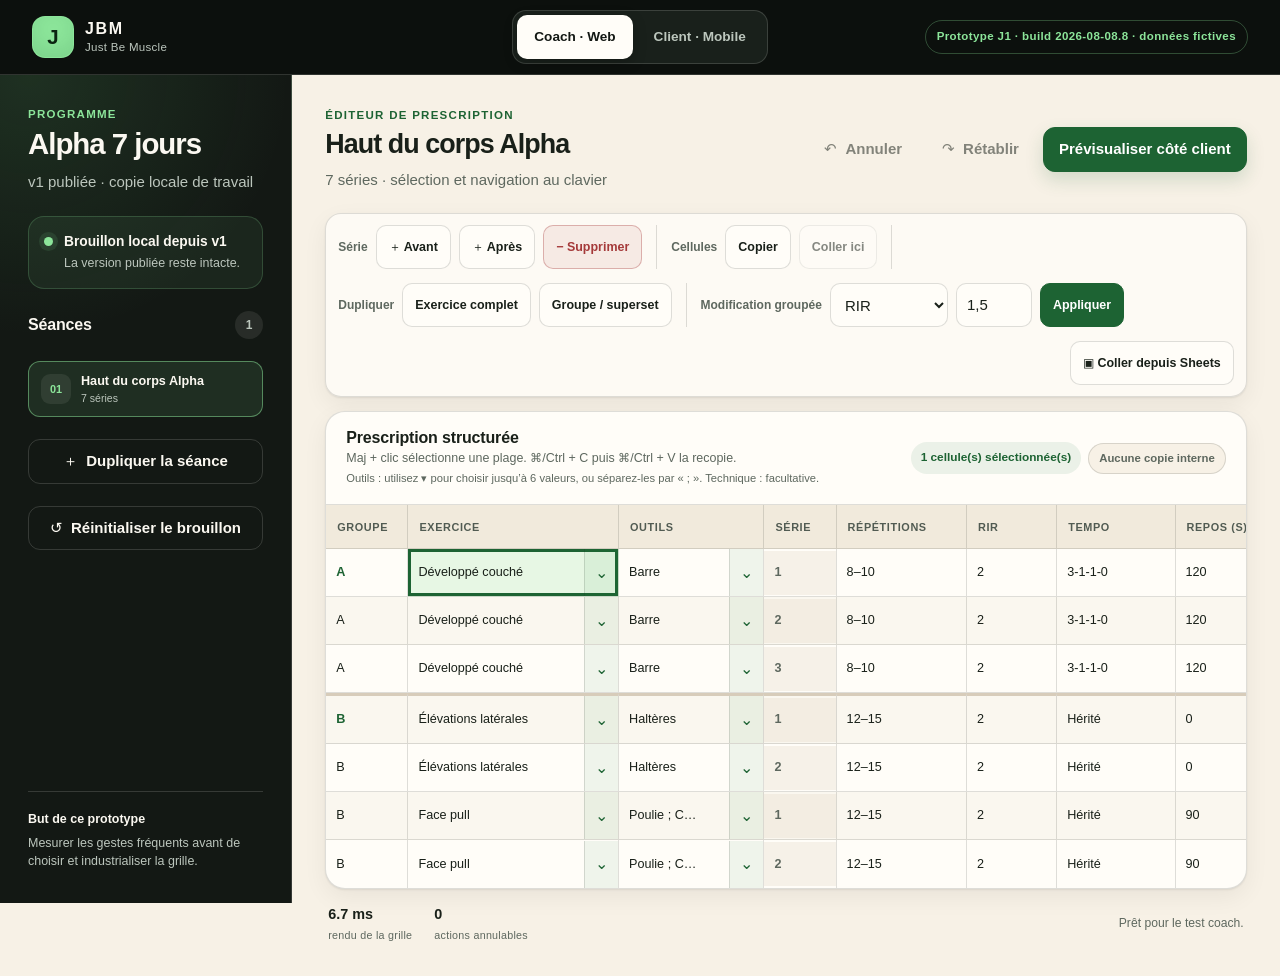
==== commit 359834dc: "Publish prototype J1 build .8" ====
--- a/prototypes/j1/index.html
+++ b/prototypes/j1/index.html
@@ -6,7 +6,7 @@
     <meta name="robots" content="noindex,nofollow">
     <meta name="description" content="Prototype J1 des interfaces coach et client de JBM.">
     <title>JBM — Prototype J1</title>
-    <link rel="stylesheet" href="./styles.css?v=20260808.7">
+    <link rel="stylesheet" href="./styles.css?v=20260808.8">
   </head>
   <body>
     <header class="app-header">
@@ -21,7 +21,7 @@
         <a class="view-tab" data-view-link="coach" href="#coach">Coach · Web</a>
         <a class="view-tab" data-view-link="client" href="#client">Client · Mobile</a>
       </nav>
-      <span class="prototype-pill">Prototype J1 · build 2026-08-08.7 · données fictives</span>
+      <span class="prototype-pill">Prototype J1 · build 2026-08-08.8 · données fictives</span>
     </header>
 
     <main>
@@ -288,6 +288,27 @@
       </section>
     </main>
 
+    <dialog id="exercise-picker-dialog" class="prototype-dialog tool-picker-dialog" aria-labelledby="exercise-picker-title">
+      <form method="dialog" class="dialog-header">
+        <div>
+          <p class="eyebrow">Catalogue configurable</p>
+          <h2 id="exercise-picker-title">Choisir un exercice</h2>
+          <p>Valeur actuelle : <strong id="exercise-picker-current"></strong>. Le choix est appliqué à toutes ses séries.</p>
+        </div>
+        <button class="icon-button" value="cancel" aria-label="Fermer">×</button>
+      </form>
+      <label for="exercise-picker-search">Rechercher dans les 112 exercices initiaux</label>
+      <input id="exercise-picker-search" class="tool-picker-search" type="search" autocomplete="off" placeholder="Ex. développé, curl, squat…">
+      <div class="tool-picker-summary">
+        <strong id="exercise-picker-count" aria-live="polite">112 résultats · 1 exercice sélectionné</strong>
+      </div>
+      <div id="exercise-picker-options" class="tool-picker-options" role="radiogroup" aria-label="Exercices disponibles"></div>
+      <div class="dialog-actions">
+        <button id="cancel-exercise-picker" class="button button-secondary" type="button">Annuler</button>
+        <button id="apply-exercise-picker" class="button button-primary" type="button">Appliquer l’exercice</button>
+      </div>
+    </dialog>
+
     <dialog id="tool-picker-dialog" class="prototype-dialog tool-picker-dialog" aria-labelledby="tool-picker-title">
       <form method="dialog" class="dialog-header">
         <div>
@@ -354,6 +375,6 @@
     <datalist id="tool-options"></datalist>
     <datalist id="technique-options"></datalist>
     <div id="toast" class="toast" role="status" aria-live="polite" hidden></div>
-    <script type="module" src="./app.js?v=20260808.7"></script>
+    <script type="module" src="./app.js?v=20260808.8"></script>
   </body>
 </html>
--- a/prototypes/j1/styles.css
+++ b/prototypes/j1/styles.css
@@ -785,7 +785,7 @@
 }
 
 .coach-grid td > input,
-.coach-grid .tools-cell-editor > input,
+.coach-grid .catalog-cell-editor > input,
 .coach-grid td > select,
 .coach-grid td > button,
 .coach-grid td [contenteditable="true"],
@@ -804,7 +804,7 @@
 }
 
 .coach-grid td > input:focus-visible,
-.coach-grid .tools-cell-editor > input:focus-visible,
+.coach-grid .catalog-cell-editor > input:focus-visible,
 .coach-grid td > select:focus-visible,
 .coach-grid td > button:focus-visible,
 .coach-grid td [contenteditable="true"]:focus-visible,
@@ -823,7 +823,7 @@
   font-weight: 760;
 }
 
-.tools-cell-editor {
+.catalog-cell-editor {
   display: grid;
   grid-template-columns: minmax(0, 1fr) 34px;
   align-items: stretch;
@@ -831,7 +831,7 @@
   min-height: 47px;
 }
 
-.tool-picker-button {
+.catalog-picker-button {
   display: grid;
   width: 34px;
   min-height: 47px;
@@ -845,11 +845,11 @@
   font-weight: 850;
 }
 
-.tool-picker-button:hover {
+.catalog-picker-button:hover {
   background: rgba(40, 123, 64, 0.14);
 }
 
-.tool-picker-button:focus-visible {
+.catalog-picker-button:focus-visible {
   position: relative;
   z-index: 1;
   outline: 3px solid var(--green-600);
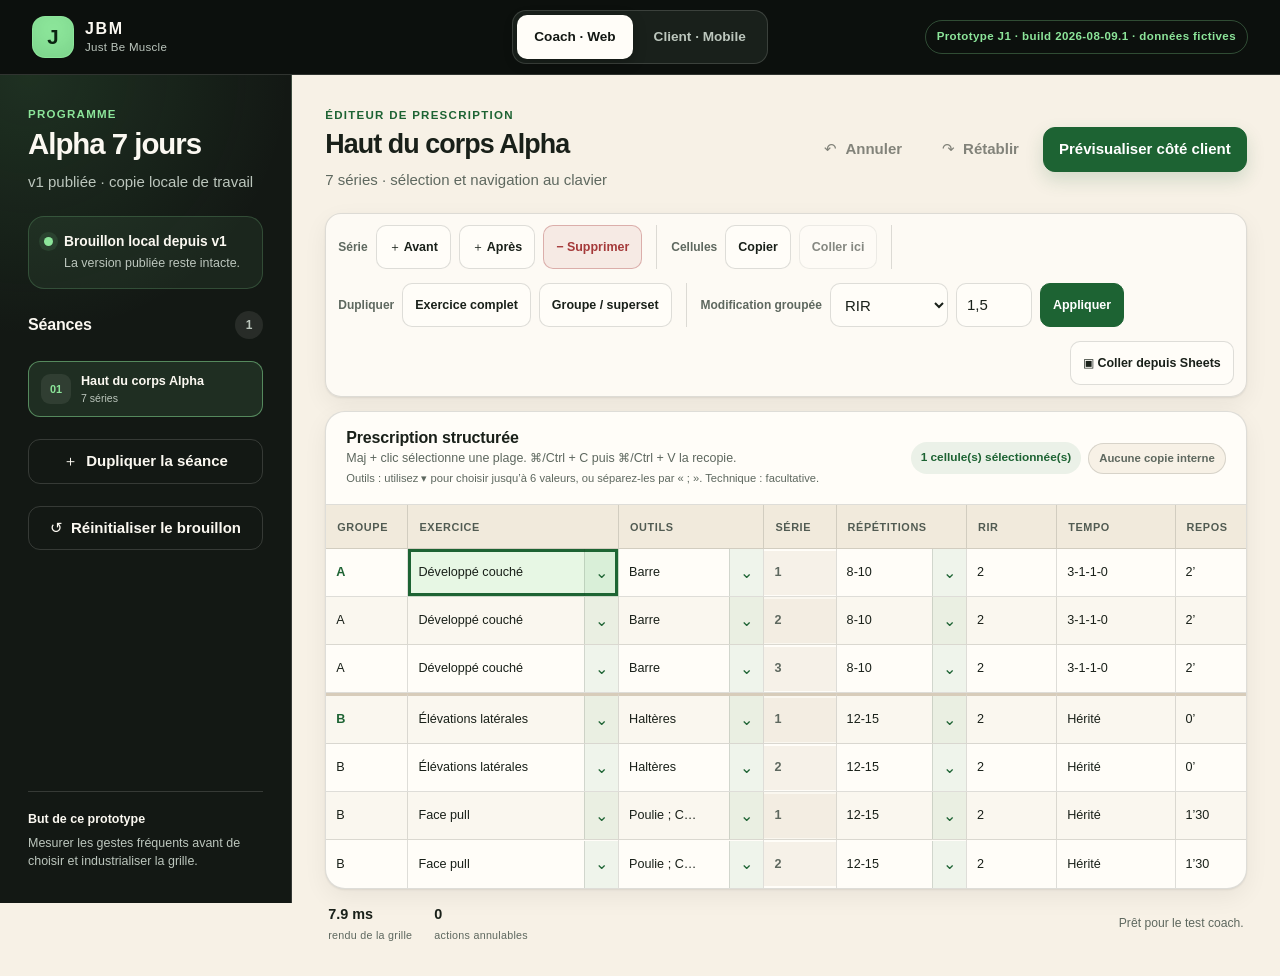
==== commit ff400e0b: "Publish prototype J1 build 2026-08-09.1" ====
--- a/prototypes/j1/index.html
+++ b/prototypes/j1/index.html
@@ -6,7 +6,7 @@
     <meta name="robots" content="noindex,nofollow">
     <meta name="description" content="Prototype J1 des interfaces coach et client de JBM.">
     <title>JBM — Prototype J1</title>
-    <link rel="stylesheet" href="./styles.css?v=20260808.8">
+    <link rel="stylesheet" href="./styles.css?v=20260809.1">
   </head>
   <body>
     <header class="app-header">
@@ -21,7 +21,7 @@
         <a class="view-tab" data-view-link="coach" href="#coach">Coach · Web</a>
         <a class="view-tab" data-view-link="client" href="#client">Client · Mobile</a>
       </nav>
-      <span class="prototype-pill">Prototype J1 · build 2026-08-08.8 · données fictives</span>
+      <span class="prototype-pill">Prototype J1 · build 2026-08-09.1 · données fictives</span>
     </header>
 
     <main>
@@ -154,7 +154,7 @@
               <span class="metric-value" id="undo-depth">0</span>
               <span class="metric-label">actions annulables</span>
             </div>
-            <p id="coach-activity" class="activity-message" aria-live="polite">Prêt pour le test coach.</p>
+            <p id="coach-activity" class="activity-message" aria-live="polite" tabindex="0">Prêt pour le test coach.</p>
           </div>
         </div>
       </section>
@@ -331,6 +331,28 @@
       </div>
     </dialog>
 
+    <dialog id="prescription-picker-dialog" class="prototype-dialog tool-picker-dialog" aria-labelledby="prescription-picker-title">
+      <form method="dialog" class="dialog-header">
+        <div>
+          <p class="eyebrow">Liste configurable</p>
+          <h2 id="prescription-picker-title">Choisir une valeur</h2>
+          <p id="prescription-picker-description"></p>
+          <p>Valeur actuelle : <strong id="prescription-picker-current"></strong></p>
+        </div>
+        <button class="icon-button" value="cancel" aria-label="Fermer">×</button>
+      </form>
+      <label id="prescription-picker-search-label" for="prescription-picker-search">Rechercher dans les valeurs initiales</label>
+      <input id="prescription-picker-search" class="tool-picker-search" type="search" autocomplete="off" placeholder="Rechercher…">
+      <div class="tool-picker-summary">
+        <strong id="prescription-picker-count" aria-live="polite">0 résultat</strong>
+      </div>
+      <div id="prescription-picker-options" class="tool-picker-options" role="radiogroup" aria-label="Valeurs disponibles"></div>
+      <div class="dialog-actions">
+        <button id="cancel-prescription-picker" class="button button-secondary" type="button">Annuler</button>
+        <button id="apply-prescription-picker" class="button button-primary" type="button">Appliquer</button>
+      </div>
+    </dialog>
+
     <dialog id="paste-dialog" class="prototype-dialog" aria-labelledby="paste-title">
       <form method="dialog" class="dialog-header">
         <div>
@@ -373,8 +395,10 @@
 
     <datalist id="exercise-options"></datalist>
     <datalist id="tool-options"></datalist>
+    <datalist id="repetition-target-options"></datalist>
+    <datalist id="rest-preset-options"></datalist>
     <datalist id="technique-options"></datalist>
     <div id="toast" class="toast" role="status" aria-live="polite" hidden></div>
-    <script type="module" src="./app.js?v=20260808.8"></script>
+    <script type="module" src="./app.js?v=20260809.1"></script>
   </body>
 </html>
--- a/prototypes/j1/styles.css
+++ b/prototypes/j1/styles.css
@@ -2013,6 +2013,11 @@
   background: rgba(105, 215, 125, 0.13);
 }
 
+.tool-picker-option.is-empty strong {
+  color: var(--text-soft);
+  font-style: italic;
+}
+
 .tool-picker-option:has(input:disabled) {
   opacity: 0.48;
   cursor: not-allowed;
@@ -2225,11 +2230,16 @@
   letter-spacing: -0.01em;
 }
 
-.preview-tools {
+.preview-tools,
+.preview-prescription {
   margin: 0 0 8px;
   color: var(--text-soft);
   font-size: 0.68rem;
   font-weight: 680;
+}
+
+.preview-tools + .preview-prescription {
+  margin-top: -4px;
 }
 
 .preview-exercise > div {
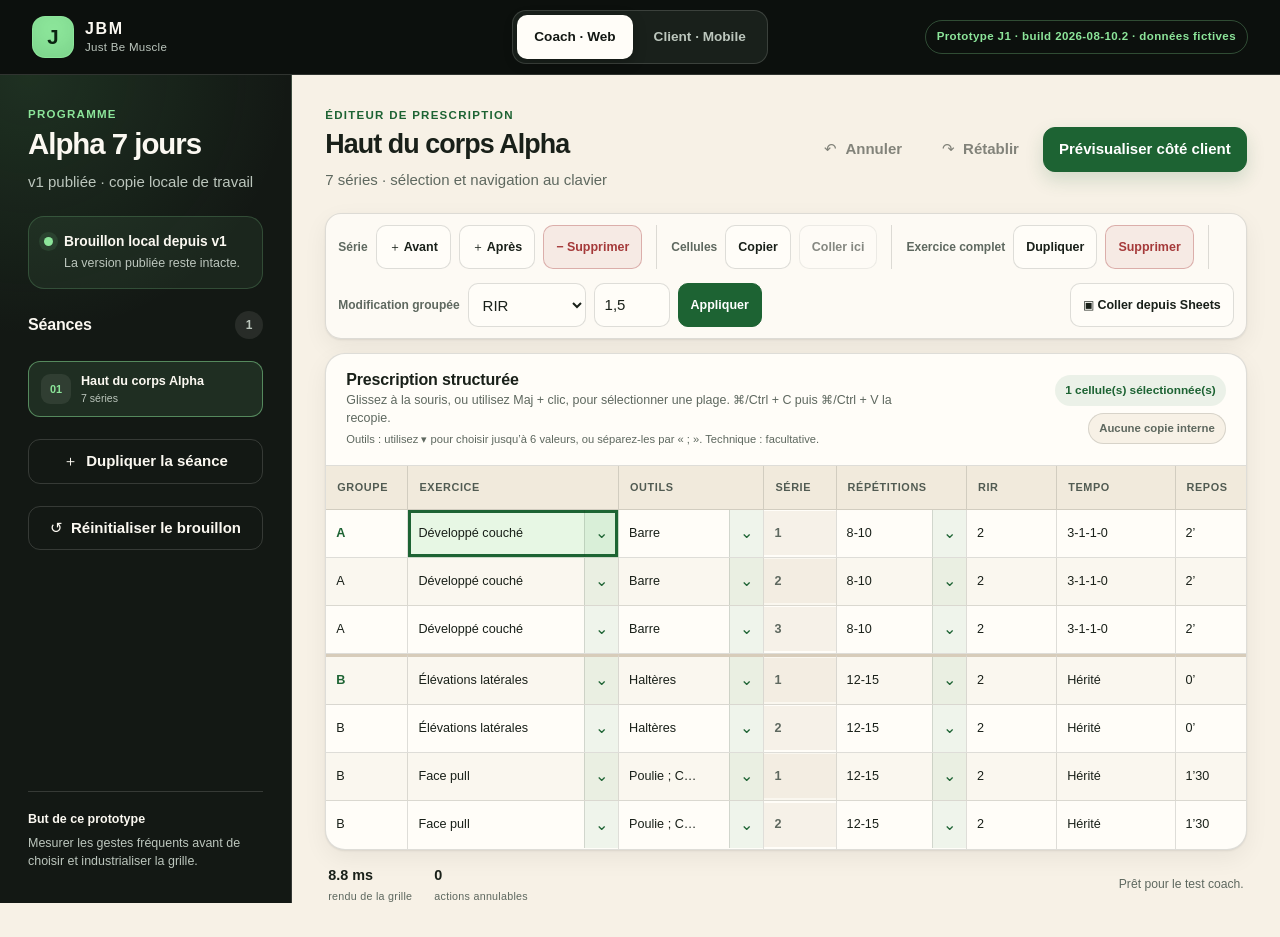
==== commit 44bdb095: "Publish prototype J1 build 2026-08-10.2" ====
--- a/prototypes/j1/index.html
+++ b/prototypes/j1/index.html
@@ -6,7 +6,7 @@
     <meta name="robots" content="noindex,nofollow">
     <meta name="description" content="Prototype J1 des interfaces coach et client de JBM.">
     <title>JBM — Prototype J1</title>
-    <link rel="stylesheet" href="./styles.css?v=20260809.1">
+    <link rel="stylesheet" href="./styles.css?v=20260810.2">
   </head>
   <body>
     <header class="app-header">
@@ -21,7 +21,7 @@
         <a class="view-tab" data-view-link="coach" href="#coach">Coach · Web</a>
         <a class="view-tab" data-view-link="client" href="#client">Client · Mobile</a>
       </nav>
-      <span class="prototype-pill">Prototype J1 · build 2026-08-09.1 · données fictives</span>
+      <span class="prototype-pill">Prototype J1 · build 2026-08-10.2 · données fictives</span>
     </header>
 
     <main>
@@ -85,7 +85,7 @@
               <span class="toolbar-label">Série</span>
               <button id="insert-series-before" class="tool-button" type="button">＋ Avant</button>
               <button id="insert-series-after" class="tool-button" type="button">＋ Après</button>
-              <button id="remove-series" class="tool-button tool-button-danger" type="button">− Supprimer</button>
+              <button id="remove-series" class="tool-button tool-button-danger" type="button" aria-label="Supprimer la série">− Supprimer</button>
             </div>
             <div class="toolbar-divider" aria-hidden="true"></div>
             <div class="toolbar-group">
@@ -95,9 +95,9 @@
             </div>
             <div class="toolbar-divider" aria-hidden="true"></div>
             <div class="toolbar-group">
-              <span class="toolbar-label">Dupliquer</span>
-              <button id="duplicate-exercise" class="tool-button" type="button">Exercice complet</button>
-              <button id="duplicate-group" class="tool-button" type="button">Groupe / superset</button>
+              <span class="toolbar-label">Exercice complet</span>
+              <button id="duplicate-exercise" class="tool-button" type="button" aria-label="Dupliquer l’exercice complet">Dupliquer</button>
+              <button id="remove-exercise" class="tool-button tool-button-danger" type="button" aria-label="Supprimer l’exercice complet">Supprimer</button>
             </div>
             <div class="toolbar-divider" aria-hidden="true"></div>
             <form id="bulk-edit-form" class="toolbar-group bulk-form">
@@ -123,7 +123,7 @@
             <div class="grid-caption">
               <div>
                 <h3 id="grid-heading">Prescription structurée</h3>
-                <p>Maj + clic sélectionne une plage. ⌘/Ctrl + C puis ⌘/Ctrl + V la recopie.</p>
+                <p>Glissez à la souris, ou utilisez Maj + clic, pour sélectionner une plage. ⌘/Ctrl + C puis ⌘/Ctrl + V la recopie.</p>
                 <p>Outils : utilisez ▾ pour choisir jusqu’à 6 valeurs, ou séparez-les par « ; ». Technique : facultative.</p>
               </div>
               <div class="grid-summaries">
@@ -136,7 +136,7 @@
             <div class="grid-scroll" tabindex="-1">
               <table class="coach-grid" role="grid" aria-colcount="9" aria-describedby="grid-instructions">
                 <caption id="grid-instructions" class="sr-only">
-                  Grille de prescription. Utilisez les flèches pour naviguer, Maj plus clic pour étendre la sélection,
+                  Grille de prescription. Glissez à la souris, ou utilisez les flèches et Maj plus clic, pour étendre la sélection,
                   puis Commande ou Contrôle C et V pour copier et coller un rectangle de cellules.
                 </caption>
                 <thead id="coach-grid-head"></thead>
@@ -399,6 +399,6 @@
     <datalist id="rest-preset-options"></datalist>
     <datalist id="technique-options"></datalist>
     <div id="toast" class="toast" role="status" aria-live="polite" hidden></div>
-    <script type="module" src="./app.js?v=20260809.1"></script>
+    <script type="module" src="./app.js?v=20260810.2"></script>
   </body>
 </html>
--- a/prototypes/j1/styles.css
+++ b/prototypes/j1/styles.css
@@ -876,6 +876,12 @@
   box-shadow: inset 0 0 0 3px var(--green-700);
 }
 
+body.is-drag-selecting,
+body.is-drag-selecting * {
+  cursor: cell !important;
+  user-select: none !important;
+}
+
 .coach-grid tr.group-start:not(:first-child) td {
   border-top: 3px solid var(--ivory-300);
 }
@@ -2533,7 +2539,7 @@
     display: none;
   }
 
-  .tool-button-danger {
+  #remove-series {
     grid-column: 1 / -1;
   }
 
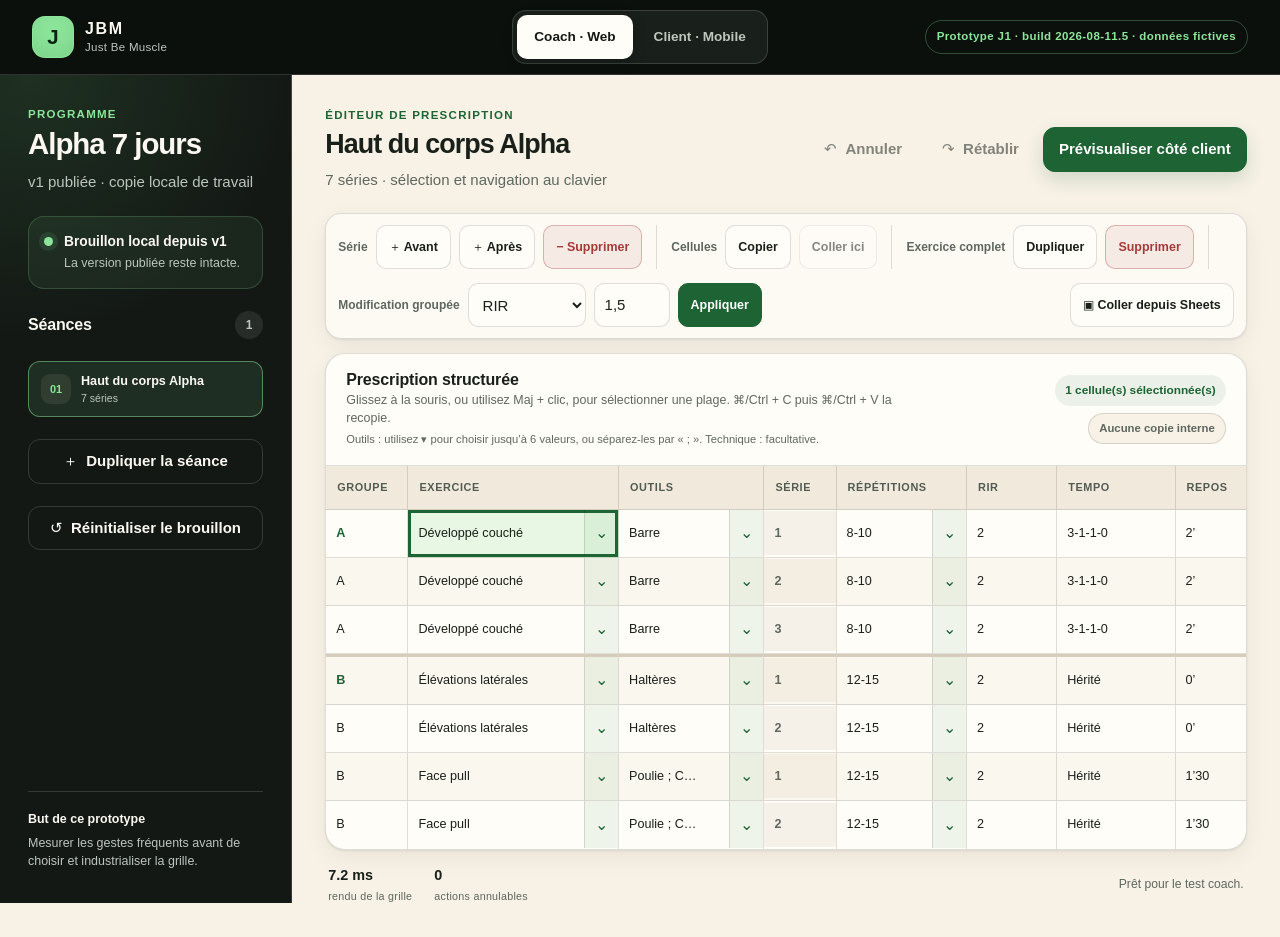
==== commit 6a41696d: "Publish prototype J1 build 2026-08-11.5" ====
--- a/prototypes/j1/index.html
+++ b/prototypes/j1/index.html
@@ -6,7 +6,7 @@
     <meta name="robots" content="noindex,nofollow">
     <meta name="description" content="Prototype J1 des interfaces coach et client de JBM.">
     <title>JBM — Prototype J1</title>
-    <link rel="stylesheet" href="./styles.css?v=20260810.2">
+    <link rel="stylesheet" href="./styles.css?v=20260811.5">
   </head>
   <body>
     <header class="app-header">
@@ -21,7 +21,7 @@
         <a class="view-tab" data-view-link="coach" href="#coach">Coach · Web</a>
         <a class="view-tab" data-view-link="client" href="#client">Client · Mobile</a>
       </nav>
-      <span class="prototype-pill">Prototype J1 · build 2026-08-10.2 · données fictives</span>
+      <span class="prototype-pill">Prototype J1 · build 2026-08-11.5 · données fictives</span>
     </header>
 
     <main>
@@ -83,8 +83,8 @@
           <section class="coach-toolbar" aria-label="Actions de la grille">
             <div class="toolbar-group">
               <span class="toolbar-label">Série</span>
-              <button id="insert-series-before" class="tool-button" type="button">＋ Avant</button>
-              <button id="insert-series-after" class="tool-button" type="button">＋ Après</button>
+              <button id="insert-series-before" class="tool-button" type="button" disabled aria-busy="true">Chargement…</button>
+              <button id="insert-series-after" class="tool-button" type="button" disabled aria-busy="true">Chargement…</button>
               <button id="remove-series" class="tool-button tool-button-danger" type="button" aria-label="Supprimer la série">− Supprimer</button>
             </div>
             <div class="toolbar-divider" aria-hidden="true"></div>
@@ -154,7 +154,8 @@
               <span class="metric-value" id="undo-depth">0</span>
               <span class="metric-label">actions annulables</span>
             </div>
-            <p id="coach-activity" class="activity-message" aria-live="polite" tabindex="0">Prêt pour le test coach.</p>
+            <p id="coach-activity" class="activity-message" aria-live="polite" tabindex="0">Chargement du prototype…</p>
+            <button id="retry-prototype-load" class="button button-secondary" type="button" hidden>Réessayer le chargement</button>
           </div>
         </div>
       </section>
@@ -297,15 +298,65 @@
         </div>
         <button class="icon-button" value="cancel" aria-label="Fermer">×</button>
       </form>
-      <label for="exercise-picker-search">Rechercher dans les 112 exercices initiaux</label>
+      <label id="exercise-picker-search-label" for="exercise-picker-search">Rechercher dans le catalogue d’exercices</label>
       <input id="exercise-picker-search" class="tool-picker-search" type="search" autocomplete="off" placeholder="Ex. développé, curl, squat…">
       <div class="tool-picker-summary">
         <strong id="exercise-picker-count" aria-live="polite">112 résultats · 1 exercice sélectionné</strong>
-      </div>
-      <div id="exercise-picker-options" class="tool-picker-options" role="radiogroup" aria-label="Exercices disponibles"></div>
+        <div class="muscle-group-actions" aria-label="Affichage des groupes musculaires">
+          <button id="collapse-exercise-picker-groups" class="button button-ghost" type="button">Tout replier</button>
+          <button id="expand-exercise-picker-groups" class="button button-ghost" type="button">Tout déplier</button>
+        </div>
+      </div>
+      <div id="exercise-picker-options" class="tool-picker-options grouped-catalog" role="radiogroup" aria-label="Exercices disponibles par groupe musculaire"></div>
       <div class="dialog-actions">
         <button id="cancel-exercise-picker" class="button button-secondary" type="button">Annuler</button>
         <button id="apply-exercise-picker" class="button button-primary" type="button">Appliquer l’exercice</button>
+      </div>
+    </dialog>
+
+    <dialog id="exercise-builder-dialog" class="prototype-dialog tool-picker-dialog exercise-builder-dialog" aria-labelledby="exercise-builder-title">
+      <form method="dialog" class="dialog-header">
+        <div>
+          <p class="eyebrow">Création rapide</p>
+          <h2 id="exercise-builder-title">Composer une séance vierge</h2>
+          <p>Sélectionnez plusieurs exercices par groupe musculaire. Ils seront ajoutés dans l’ordre du catalogue, en une seule action annulable.</p>
+        </div>
+        <button class="icon-button" value="cancel" aria-label="Fermer sans créer">×</button>
+      </form>
+      <label id="exercise-builder-search-label" for="exercise-builder-search">Rechercher dans le catalogue d’exercices</label>
+      <input id="exercise-builder-search" class="tool-picker-search" type="search" autocomplete="off" placeholder="Ex. pectoraux, curl, squat…">
+      <div class="tool-picker-summary exercise-builder-summary">
+        <div class="picker-summary-copy">
+          <strong id="exercise-builder-results">112 résultats dans 15 groupes</strong>
+          <span id="exercise-builder-count" aria-live="polite">0 exercice · 0 série</span>
+        </div>
+        <div class="muscle-group-actions" aria-label="Actions sur le catalogue d’exercices">
+          <button id="collapse-exercise-builder-groups" class="button button-ghost" type="button">Tout replier</button>
+          <button id="expand-exercise-builder-groups" class="button button-ghost" type="button">Tout déplier</button>
+          <button id="clear-exercise-builder" class="button button-ghost" type="button" disabled>Tout retirer</button>
+        </div>
+      </div>
+      <div id="exercise-builder-options" class="tool-picker-options grouped-catalog" role="group" aria-label="Exercices à créer, regroupés par groupe musculaire"></div>
+      <section class="exercise-builder-defaults" aria-labelledby="exercise-builder-defaults-title">
+        <div>
+          <h3 id="exercise-builder-defaults-title">Valeurs du lot</h3>
+          <p>Ces valeurs restent modifiables dans la grille après création.</p>
+        </div>
+        <div class="exercise-builder-fields">
+          <label for="exercise-builder-series">Séries par exercice
+            <input id="exercise-builder-series" type="number" inputmode="numeric" min="1" max="10" step="1" value="2" required>
+          </label>
+          <label for="exercise-builder-repetitions">Répétitions
+            <select id="exercise-builder-repetitions"></select>
+          </label>
+          <label for="exercise-builder-rir">RIR
+            <select id="exercise-builder-rir"></select>
+          </label>
+        </div>
+      </section>
+      <div class="dialog-actions">
+        <button id="cancel-exercise-builder" class="button button-secondary" type="button">Annuler</button>
+        <button id="apply-exercise-builder" class="button button-primary" type="button" disabled>Choisir au moins un exercice</button>
       </div>
     </dialog>
 
@@ -399,6 +450,72 @@
     <datalist id="rest-preset-options"></datalist>
     <datalist id="technique-options"></datalist>
     <div id="toast" class="toast" role="status" aria-live="polite" hidden></div>
-    <script type="module" src="./app.js?v=20260810.2"></script>
+    <script>
+      (() => {
+        const root = document.documentElement;
+        const activity = document.getElementById("coach-activity");
+        const retryButton = document.getElementById("retry-prototype-load");
+
+        const clearLoadTimers = () => {
+          const timers = Array.isArray(window.__j1PrototypeLoadTimers)
+            ? window.__j1PrototypeLoadTimers
+            : [];
+          timers.forEach((timer) => window.clearTimeout(timer));
+          window.__j1PrototypeLoadTimers = [];
+        };
+
+        const failModuleLoad = (error) => {
+          clearLoadTimers();
+          root.dataset.prototypeLoadState = "failed";
+          root.dataset.prototypeLoadFailed = "true";
+          root.dataset.prototypeModuleState = "failed";
+          activity.textContent = "Impossible de charger le moteur du prototype. Vérifiez que « make prototype-j1 » est toujours en cours, puis réessayez.";
+          retryButton.hidden = false;
+          console.error("Échec du chargement du module J1", error);
+        };
+
+        const startLoadWatch = () => {
+          clearLoadTimers();
+          root.dataset.prototypeLoadState = "loading";
+          delete root.dataset.prototypeLoadFailed;
+          retryButton.hidden = true;
+          window.__j1PrototypeLoadTimers = [
+            window.setTimeout(() => {
+              if (root.dataset.prototypeLoadState !== "loading") return;
+              root.dataset.prototypeLoadState = "slow";
+              activity.textContent = "Chargement plus long que prévu… L’initialisation continue.";
+            }, 4000),
+            window.setTimeout(() => {
+              if (!["loading", "slow"].includes(root.dataset.prototypeLoadState)) return;
+              root.dataset.prototypeLoadState = "stalled";
+              activity.textContent = "Le chargement prend anormalement longtemps. Le prototype continue d’essayer ; vous pouvez aussi relancer le chargement.";
+              retryButton.hidden = false;
+            }, 15000)
+          ];
+        };
+
+        if (window.location.protocol === "file:") {
+          const serverUrl = new URL("http://127.0.0.1:4173/prototypes/j1/");
+          serverUrl.hash = window.location.hash || "#coach";
+          activity.textContent = "Ouverture du prototype depuis son serveur local…";
+          window.location.replace(serverUrl.href);
+          return;
+        }
+
+        const loadPrototypeModule = () => {
+          startLoadWatch();
+          root.dataset.prototypeModuleState = "loading";
+          import("./app.js?v=20260811.5")
+            .then(() => {
+              root.dataset.prototypeModuleState = "loaded";
+            })
+            .catch(failModuleLoad);
+        };
+
+        retryButton.addEventListener("click", () => window.location.reload());
+        window.__j1LoadPrototypeModule = loadPrototypeModule;
+        loadPrototypeModule();
+      })();
+    </script>
   </body>
 </html>
--- a/prototypes/j1/styles.css
+++ b/prototypes/j1/styles.css
@@ -1985,6 +1985,23 @@
   font-size: 0.72rem;
 }
 
+.muscle-group-actions {
+  display: flex;
+  flex-wrap: wrap;
+  justify-content: flex-end;
+  gap: 6px;
+}
+
+.picker-summary-copy {
+  display: grid;
+  gap: 3px;
+}
+
+.picker-summary-copy span {
+  color: var(--text-soft);
+  font-weight: 700;
+}
+
 .tool-picker-options {
   display: grid;
   grid-template-columns: repeat(2, minmax(0, 1fr));
@@ -1997,6 +2014,110 @@
   scrollbar-color: var(--ivory-300) transparent;
 }
 
+.tool-picker-options.grouped-catalog {
+  display: block;
+}
+
+.muscle-group {
+  overflow: hidden;
+  border: 1px solid var(--line);
+  border-radius: 13px;
+  background: var(--ivory-50);
+}
+
+.muscle-group + .muscle-group {
+  margin-top: 8px;
+}
+
+.muscle-group > summary {
+  display: grid;
+  grid-template-columns: auto minmax(0, 1fr) auto;
+  align-items: center;
+  gap: 9px;
+  min-height: 48px;
+  padding: 9px 12px;
+  color: var(--text);
+  font-size: 0.77rem;
+  font-weight: 820;
+  letter-spacing: 0.025em;
+  list-style: none;
+  cursor: pointer;
+}
+
+.muscle-group > summary::-webkit-details-marker {
+  display: none;
+}
+
+.muscle-group > summary::before {
+  content: "›";
+  color: var(--green-700);
+  font-size: 1.2rem;
+  line-height: 1;
+  transform-origin: center;
+  transition: transform 120ms ease;
+}
+
+.muscle-group[open] > summary::before {
+  transform: rotate(90deg);
+}
+
+.muscle-group > summary:hover {
+  background: rgba(105, 215, 125, 0.08);
+}
+
+.muscle-group > summary:focus-visible {
+  outline: 3px solid var(--green-600);
+  outline-offset: -3px;
+}
+
+.muscle-group-count {
+  color: var(--text-soft);
+  font-size: 0.66rem;
+  font-weight: 700;
+  letter-spacing: normal;
+}
+
+.muscle-group-body {
+  padding: 10px;
+  border-top: 1px solid var(--line);
+  background: var(--ivory-100);
+}
+
+.muscle-group-options {
+  display: grid;
+  grid-template-columns: repeat(2, minmax(0, 1fr));
+  gap: 7px;
+}
+
+.grouped-catalog .tool-picker-option strong {
+  line-height: 1.25;
+  white-space: normal;
+}
+
+.muscle-group-select {
+  display: block;
+  min-height: 34px;
+  margin: 0 0 8px auto;
+  padding: 5px 9px;
+  border: 1px solid var(--line);
+  border-radius: 9px;
+  background: transparent;
+  color: var(--green-700);
+  font-size: 0.68rem;
+  font-weight: 780;
+  cursor: pointer;
+}
+
+.muscle-group-select:hover {
+  border-color: var(--green-600);
+  background: rgba(105, 215, 125, 0.1);
+}
+
+.muscle-group-select:focus-visible {
+  outline: 3px solid var(--green-600);
+  outline-offset: 1px;
+}
+
 .tool-picker-option {
   display: grid;
   grid-template-columns: auto minmax(0, 1fr);
@@ -2065,6 +2186,72 @@
   align-self: end;
   padding-top: 2px;
   background: var(--ivory-100);
+}
+
+.exercise-builder-dialog[open] {
+  grid-template-rows: auto auto auto auto minmax(180px, 1fr) auto auto;
+  width: min(820px, calc(100vw - 28px));
+  height: min(90vh, 780px);
+  height: min(90dvh, 780px);
+}
+
+.exercise-builder-defaults {
+  display: flex;
+  align-items: end;
+  justify-content: space-between;
+  gap: 18px;
+  margin-top: 12px;
+  padding: 12px 14px;
+  border: 1px solid var(--line);
+  border-radius: 13px;
+  background: var(--ivory-50);
+}
+
+.exercise-builder-defaults h3,
+.exercise-builder-defaults p {
+  margin: 0;
+}
+
+.exercise-builder-defaults h3 {
+  font-size: 0.85rem;
+}
+
+.exercise-builder-defaults p {
+  max-width: 30ch;
+  margin-top: 3px;
+  color: var(--text-soft);
+  font-size: 0.68rem;
+}
+
+.exercise-builder-fields {
+  display: grid;
+  grid-template-columns: repeat(3, minmax(110px, 1fr));
+  gap: 8px;
+}
+
+.exercise-builder-fields label {
+  display: grid;
+  gap: 4px;
+  color: var(--text-soft);
+  font-size: 0.68rem;
+  font-weight: 760;
+}
+
+.exercise-builder-fields input,
+.exercise-builder-fields select {
+  width: 100%;
+  min-height: 40px;
+  padding: 7px 9px;
+  border: 1px solid var(--ivory-300);
+  border-radius: 9px;
+  background: var(--ivory-100);
+  color: var(--text);
+}
+
+.exercise-builder-fields input:focus-visible,
+.exercise-builder-fields select:focus-visible {
+  outline: 3px solid var(--green-600);
+  outline-offset: 1px;
 }
 
 .dialog-header {
@@ -2658,6 +2845,26 @@
     grid-template-columns: 1fr;
   }
 
+  .tool-picker-summary,
+  .exercise-builder-defaults {
+    align-items: stretch;
+    flex-direction: column;
+  }
+
+  .muscle-group-actions {
+    justify-content: flex-start;
+  }
+
+  .muscle-group-options,
+  .exercise-builder-fields {
+    grid-template-columns: 1fr;
+  }
+
+  .exercise-builder-dialog[open] {
+    width: calc(100vw - 16px);
+    height: calc(100dvh - 16px);
+  }
+
   .dialog-actions-split {
     align-items: stretch;
     flex-direction: column;
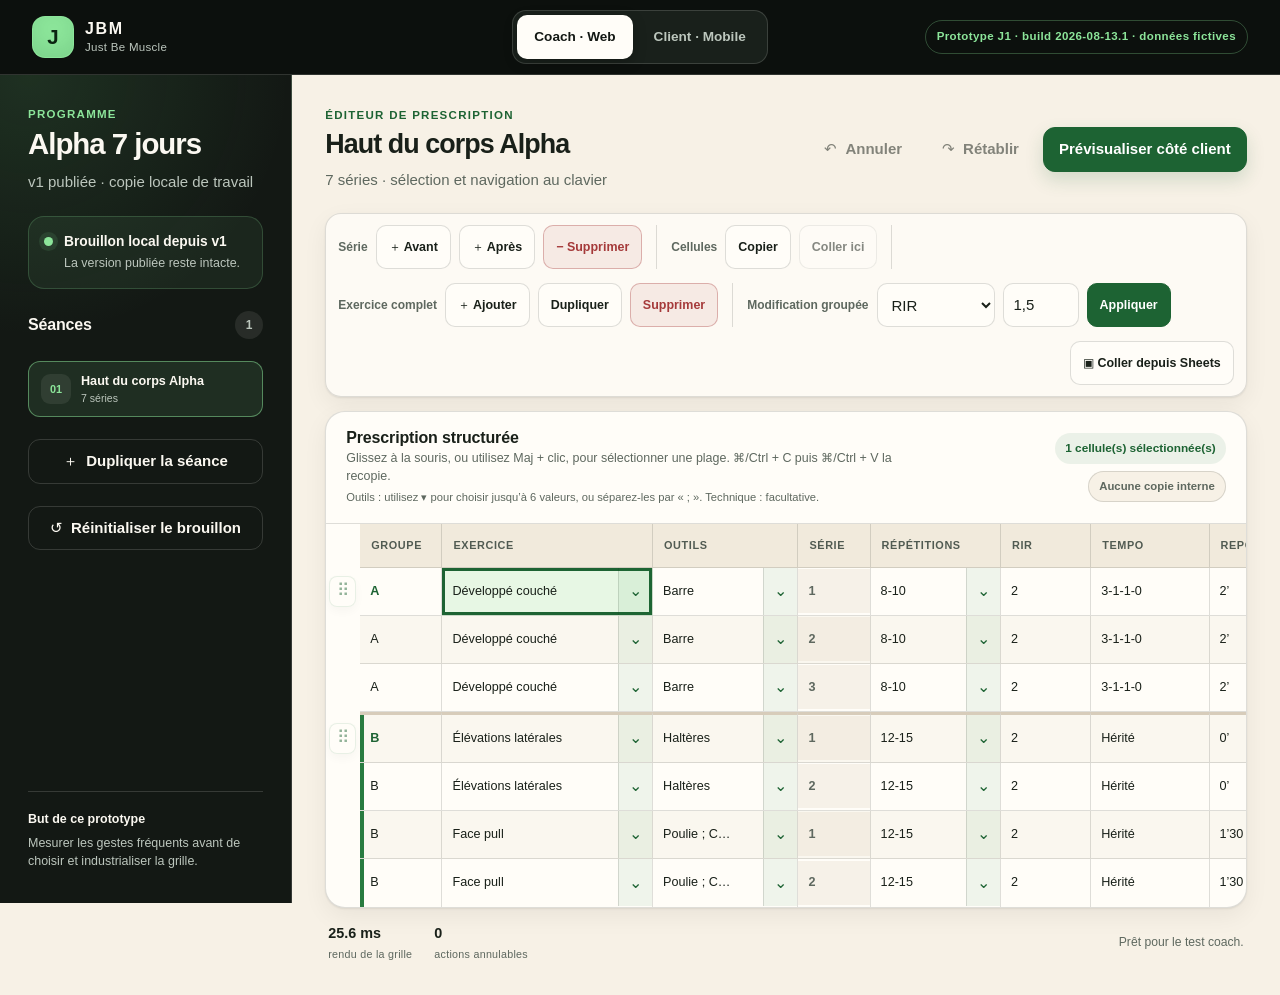
==== commit 22d4dfd4: "Publish prototype J1 build 2026-08-13.1" ====
--- a/prototypes/j1/index.html
+++ b/prototypes/j1/index.html
@@ -6,7 +6,7 @@
     <meta name="robots" content="noindex,nofollow">
     <meta name="description" content="Prototype J1 des interfaces coach et client de JBM.">
     <title>JBM — Prototype J1</title>
-    <link rel="stylesheet" href="./styles.css?v=20260811.5">
+    <link rel="stylesheet" href="./styles.css?v=20260813.1">
   </head>
   <body>
     <header class="app-header">
@@ -21,7 +21,7 @@
         <a class="view-tab" data-view-link="coach" href="#coach">Coach · Web</a>
         <a class="view-tab" data-view-link="client" href="#client">Client · Mobile</a>
       </nav>
-      <span class="prototype-pill">Prototype J1 · build 2026-08-11.5 · données fictives</span>
+      <span class="prototype-pill">Prototype J1 · build 2026-08-13.1 · données fictives</span>
     </header>
 
     <main>
@@ -96,6 +96,7 @@
             <div class="toolbar-divider" aria-hidden="true"></div>
             <div class="toolbar-group">
               <span class="toolbar-label">Exercice complet</span>
+              <button id="add-exercises" class="tool-button" type="button" aria-label="Ajouter un ou plusieurs exercices" disabled>＋ Ajouter</button>
               <button id="duplicate-exercise" class="tool-button" type="button" aria-label="Dupliquer l’exercice complet">Dupliquer</button>
               <button id="remove-exercise" class="tool-button tool-button-danger" type="button" aria-label="Supprimer l’exercice complet">Supprimer</button>
             </div>
@@ -289,6 +290,26 @@
       </section>
     </main>
 
+    <dialog id="group-move-dialog" class="prototype-dialog group-move-dialog" aria-labelledby="group-move-title">
+      <form method="dialog" class="dialog-header">
+        <div>
+          <p class="eyebrow">Ordre de la séance</p>
+          <h2 id="group-move-title">Déplacer un groupe</h2>
+          <p id="group-move-description">Toutes les séries du bloc restent ensemble.</p>
+        </div>
+        <button class="icon-button" value="cancel" aria-label="Fermer le menu de déplacement">×</button>
+      </form>
+      <div class="group-move-actions" role="group" aria-label="Commandes de réordonnancement">
+        <button id="move-group-up" class="button button-secondary" type="button"><span aria-hidden="true">↑</span> Monter d’un groupe</button>
+        <button id="move-group-down" class="button button-secondary" type="button"><span aria-hidden="true">↓</span> Descendre d’un groupe</button>
+        <button id="renumber-groups" class="button button-ghost" type="button">Renuméroter les groupes A, B, C…</button>
+      </div>
+      <p id="group-move-status" class="group-move-status" aria-live="polite">Le menu reste ouvert pour enchaîner plusieurs déplacements.</p>
+      <div class="dialog-actions">
+        <button id="cancel-group-move" class="button button-secondary" type="button">Fermer</button>
+      </div>
+    </dialog>
+
     <dialog id="exercise-picker-dialog" class="prototype-dialog tool-picker-dialog" aria-labelledby="exercise-picker-title">
       <form method="dialog" class="dialog-header">
         <div>
@@ -318,8 +339,8 @@
       <form method="dialog" class="dialog-header">
         <div>
           <p class="eyebrow">Création rapide</p>
-          <h2 id="exercise-builder-title">Composer une séance vierge</h2>
-          <p>Sélectionnez plusieurs exercices par groupe musculaire. Ils seront ajoutés dans l’ordre du catalogue, en une seule action annulable.</p>
+          <h2 id="exercise-builder-title">Ajouter des exercices</h2>
+          <p id="exercise-builder-context">Sélectionnez plusieurs exercices par groupe musculaire. Ils seront ajoutés dans l’ordre du catalogue, en une seule action annulable.</p>
         </div>
         <button class="icon-button" value="cancel" aria-label="Fermer sans créer">×</button>
       </form>
@@ -505,7 +526,7 @@
         const loadPrototypeModule = () => {
           startLoadWatch();
           root.dataset.prototypeModuleState = "loading";
-          import("./app.js?v=20260811.5")
+          import("./app.js?v=20260813.1")
             .then(() => {
               root.dataset.prototypeModuleState = "loaded";
             })
--- a/prototypes/j1/styles.css
+++ b/prototypes/j1/styles.css
@@ -729,6 +729,14 @@
   font-size: 0.79rem;
 }
 
+.grid-scroll {
+  padding-left: 34px;
+}
+
+.grid-scroll .coach-grid {
+  width: calc(100% - 34px);
+}
+
 .coach-grid:has(.grid-empty) {
   min-width: 100%;
 }
@@ -891,6 +899,45 @@
   font-weight: 850;
 }
 
+.coach-grid tr.group-start td:first-child {
+  position: relative;
+}
+
+.group-move-handle {
+  position: absolute;
+  z-index: 3;
+  top: 8px;
+  left: -31px;
+  display: grid;
+  width: 27px !important;
+  min-height: 31px !important;
+  place-items: center;
+  padding: 0 !important;
+  border: 1px solid rgba(40, 123, 64, 0.22) !important;
+  border-radius: 8px !important;
+  background: rgba(255, 253, 248, 0.96) !important;
+  color: var(--green-700) !important;
+  font-size: 1.05rem;
+  line-height: 1;
+  opacity: 0.48;
+  box-shadow: 0 4px 12px rgba(18, 36, 22, 0.08);
+  cursor: pointer;
+  transition: opacity 140ms ease, transform 140ms ease, background 140ms ease;
+}
+
+.coach-grid tr.group-start:hover .group-move-handle,
+.group-move-handle:hover,
+.group-move-handle:focus-visible {
+  background: #f4fbf5 !important;
+  opacity: 1;
+  transform: translateX(-1px);
+}
+
+.group-move-handle:focus-visible {
+  outline: 3px solid var(--green-600) !important;
+  outline-offset: 1px !important;
+}
+
 .coach-grid tr[data-group-type="superset"] td:first-child,
 .coach-grid tr.superset-row td:first-child {
   box-shadow: inset 4px 0 0 var(--green-600);
@@ -1905,6 +1952,41 @@
   backdrop-filter: blur(4px);
 }
 
+.group-move-dialog {
+  width: min(520px, calc(100vw - 28px));
+}
+
+.group-move-actions {
+  display: grid;
+  grid-template-columns: repeat(2, minmax(0, 1fr));
+  gap: 10px;
+  margin: 4px 22px 0;
+}
+
+.group-move-actions button {
+  justify-content: center;
+  min-height: 48px;
+}
+
+.group-move-actions #renumber-groups {
+  grid-column: 1 / -1;
+  border-color: rgba(40, 123, 64, 0.28);
+  background: rgba(105, 215, 125, 0.1);
+  color: var(--green-700);
+}
+
+.group-move-status {
+  margin: 14px 22px 0;
+  color: var(--text-soft);
+  font-size: 0.88rem;
+  line-height: 1.45;
+}
+
+.group-move-dialog > .dialog-actions {
+  margin-right: 22px;
+  margin-left: 22px;
+}
+
 .prototype-dialog > label,
 .prototype-dialog > textarea,
 .prototype-dialog > section,
@@ -2092,30 +2174,6 @@
 .grouped-catalog .tool-picker-option strong {
   line-height: 1.25;
   white-space: normal;
-}
-
-.muscle-group-select {
-  display: block;
-  min-height: 34px;
-  margin: 0 0 8px auto;
-  padding: 5px 9px;
-  border: 1px solid var(--line);
-  border-radius: 9px;
-  background: transparent;
-  color: var(--green-700);
-  font-size: 0.68rem;
-  font-weight: 780;
-  cursor: pointer;
-}
-
-.muscle-group-select:hover {
-  border-color: var(--green-600);
-  background: rgba(105, 215, 125, 0.1);
-}
-
-.muscle-group-select:focus-visible {
-  outline: 3px solid var(--green-600);
-  outline-offset: 1px;
 }
 
 .tool-picker-option {
